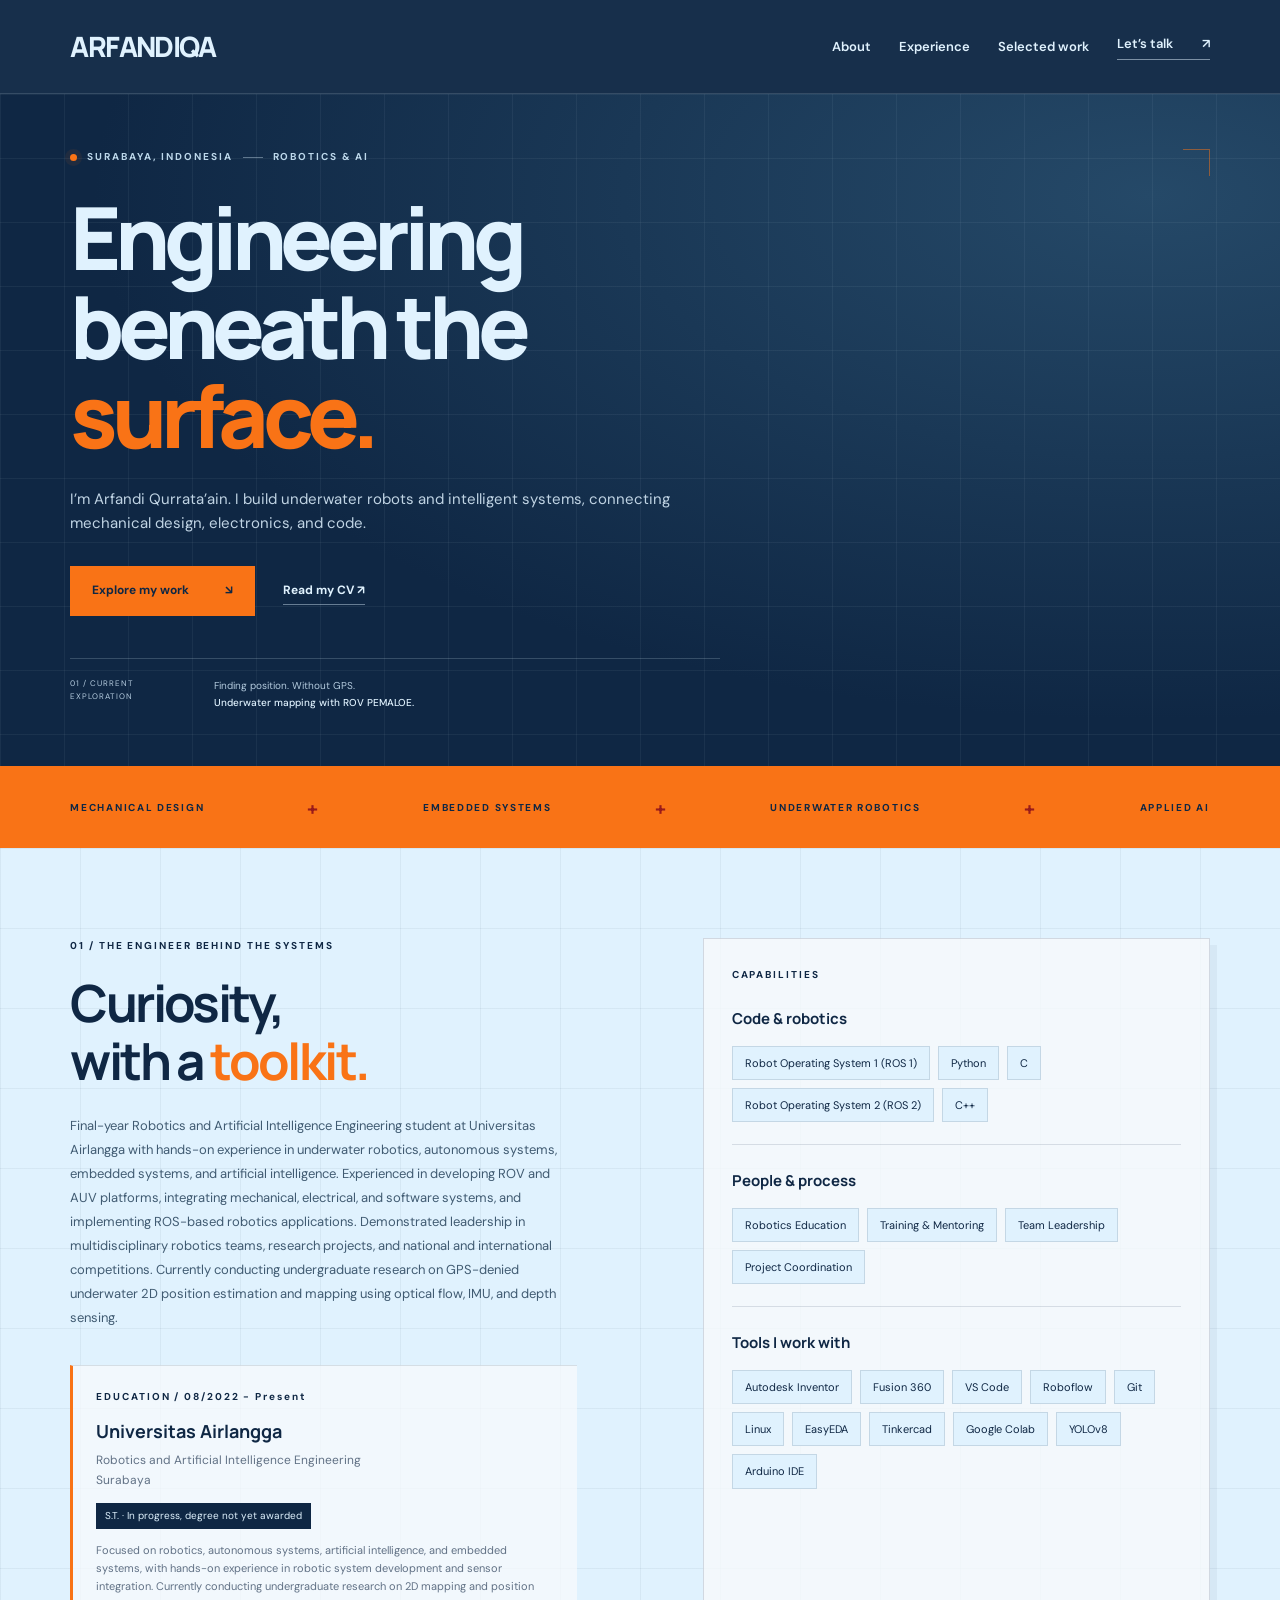
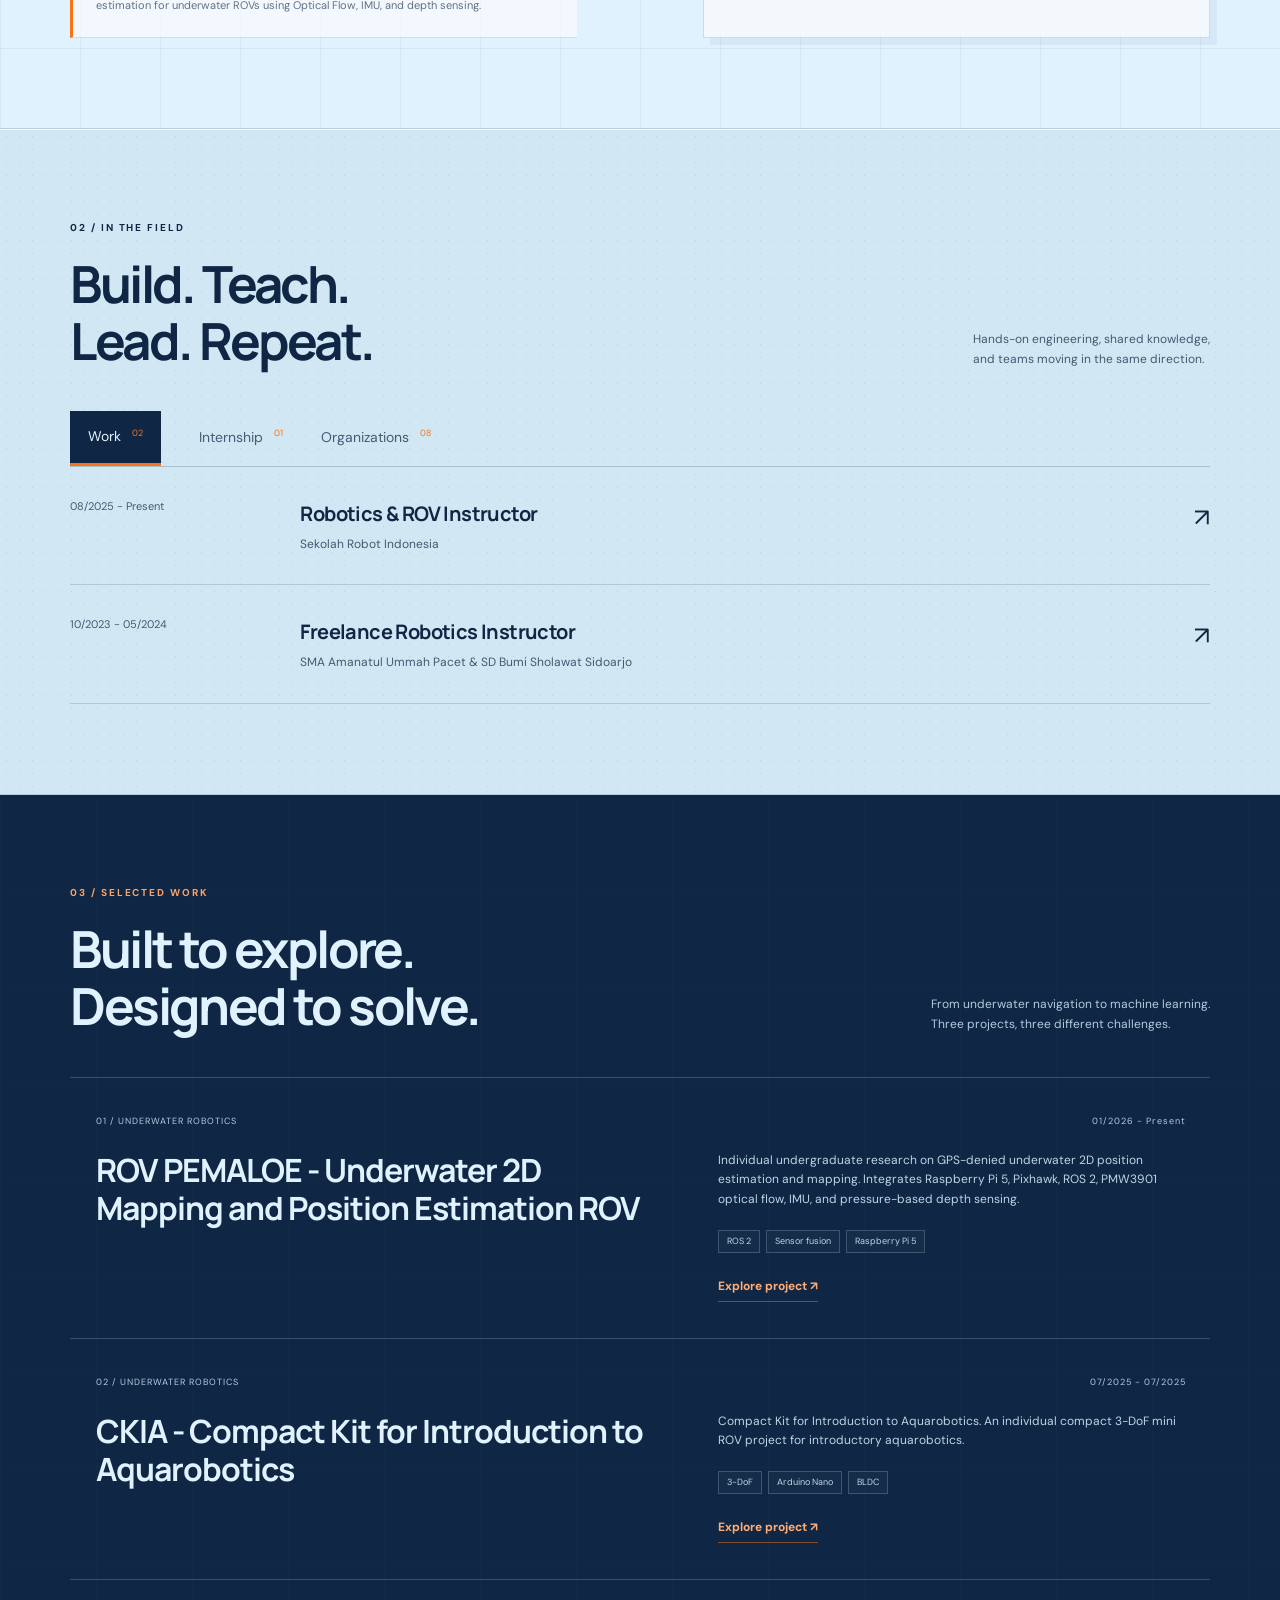
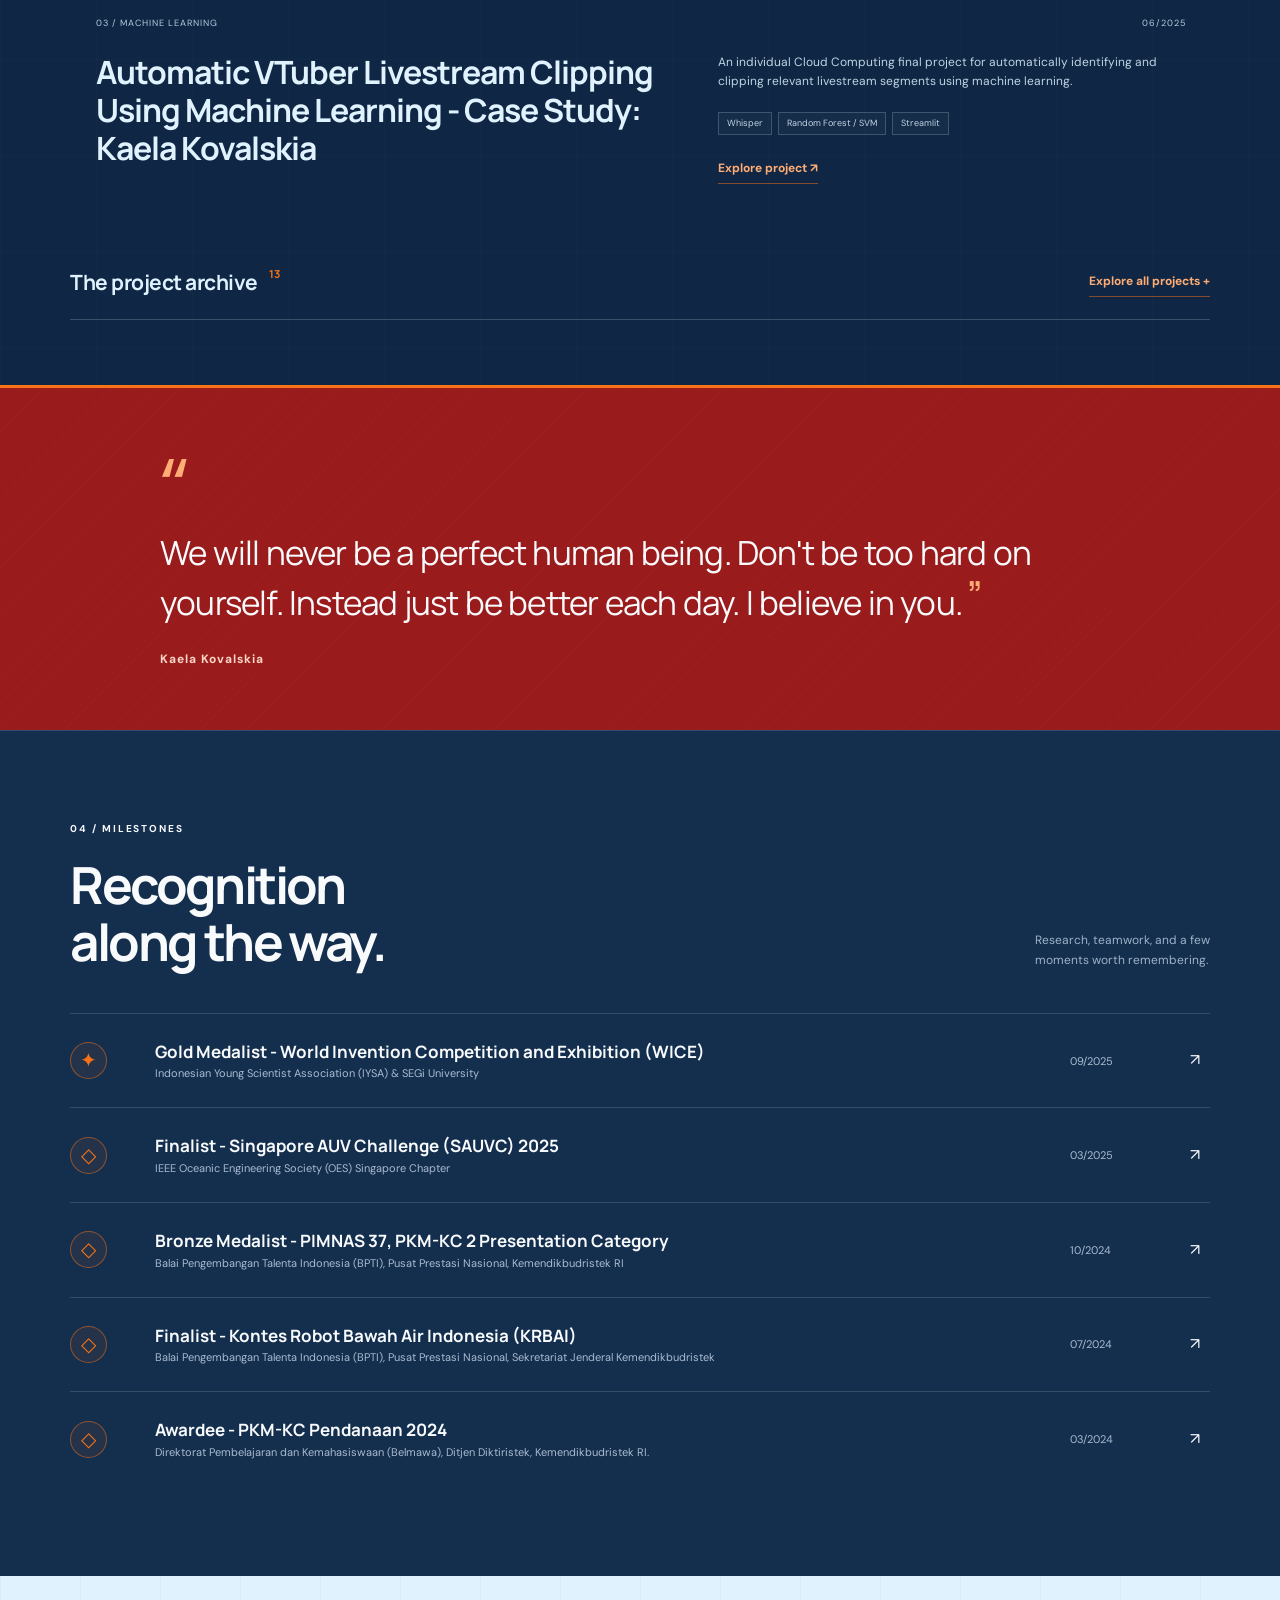
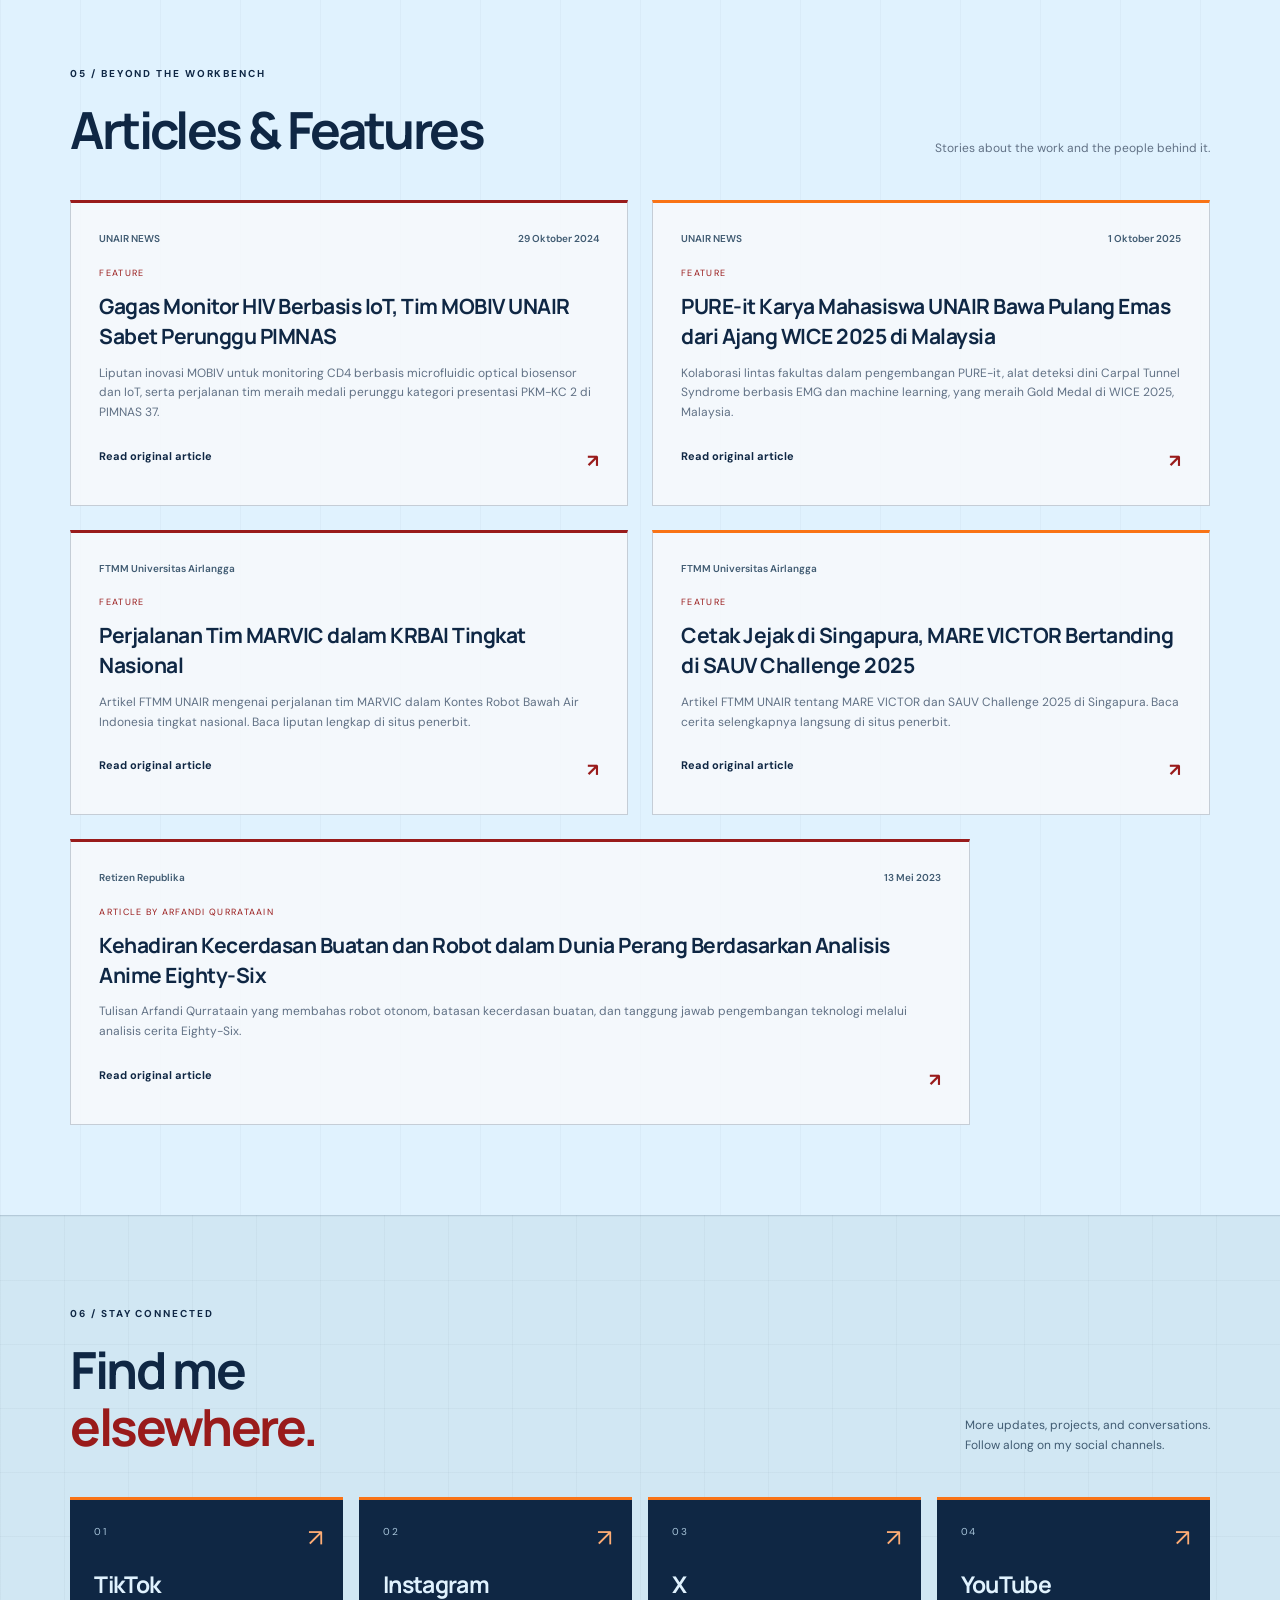
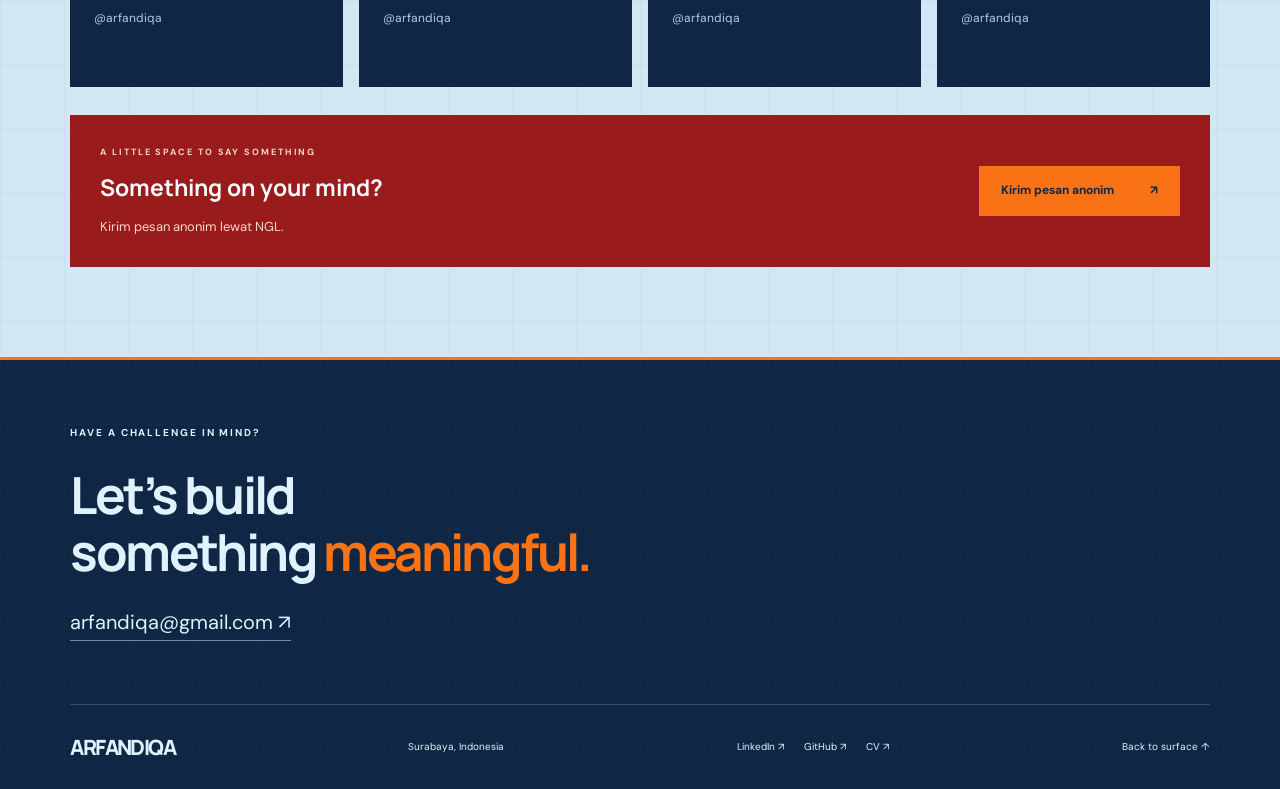
==== index.html @ 9dcd9ae3 "Publish ARFANDIQA website" ====
<!doctype html>
<html lang="en"><head><meta charset="utf-8"><meta name="viewport" content="width=device-width, initial-scale=1"><meta name="theme-color" content="#0F2744"><meta property="og:title" content="ARFANDIQA"><meta property="og:type" content="website"><meta property="og:description" content="Underwater robotics, autonomous systems, and applied artificial intelligence by Arfandi Qurrata’ain."><meta name="description" content="Arfandi Qurrata’ain: underwater robotics, autonomous systems, and applied artificial intelligence."><title>ARFANDIQA</title><link rel="stylesheet" href="assets/css/style.css"><script defer src="assets/js/content.js"></script><script defer src="assets/js/site.js"></script></head>
<body><noscript><div class="noscript">Enable JavaScript to explore projects and galleries, or <a href="cv.html">read the complete CV here</a>.</div></noscript><a class="skip" href="#main">Skip to content</a><div class="progress" aria-hidden="true"></div>
<header><a class="brand" href="#home">ARFANDIQA</a><nav aria-label="Main navigation"><a href="#about">About</a><a href="#experience">Experience</a><a href="#projects">Selected work</a><a class="nav-contact" href="mailto:arfandiqa@gmail.com">Let’s talk <span>↗</span></a></nav><button class="menu" aria-expanded="false" aria-label="Toggle navigation">☰</button></header>
<main id="main"><section class="hero" id="home"><div class="hero-copy"><p class="eyebrow"><span class="pulse"></span> SURABAYA, INDONESIA <span class="tiny-line"></span> ROBOTICS & AI</p><h1 id="hero-title">Engineering<br>beneath the<br><em>surface.</em></h1><p class="intro" id="introduction">I’m Arfandi Qurrata’ain. I build underwater robots and intelligent systems, connecting mechanical design, electronics, and code.</p><div class="hero-actions"><a class="button" href="#projects">Explore my work <span>↘</span></a><a class="text-link" href="cv.html" target="_blank" rel="noopener">Read my CV ↗</a></div><div class="hero-note"><span>01 / CURRENT EXPLORATION</span><p>Finding position. Without GPS.<br><strong>Underwater mapping with ROV PEMALOE.</strong></p></div></div>
<figure class="hero-original" id="hero-original" hidden></figure></section><div id="original-design" class="original-design" hidden></div>
<div class="discipline-strip"><span>MECHANICAL DESIGN</span><i>+</i><span>EMBEDDED SYSTEMS</span><i>+</i><span>UNDERWATER ROBOTICS</span><i>+</i><span>APPLIED AI</span></div>



<section id="about" class="section about"><div class="about-story reveal"><p class="eyebrow">01 / THE ENGINEER BEHIND THE SYSTEMS</p><h2>Curiosity,<br>with a <em>toolkit.</em></h2><p id="professional-summary"></p><div class="education" id="education"></div></div><div class="toolkit reveal"><p class="eyebrow">CAPABILITIES</p><div class="skill-group"><h3>Code & robotics</h3><div class="chips" id="technical-skills"><span>Robot Operating System 1 (ROS 1)</span><span>Robot Operating System 2 (ROS 2)</span><span>Python</span><span>C++</span><span>C</span></div></div><div class="skill-group"><h3>People & process</h3><div class="chips" id="people-skills"><span>Team Leadership</span><span>Robotics Education</span><span>Project Coordination</span><span>Training & Mentoring</span></div></div><div class="skill-group"><h3>Tools I work with</h3><div class="chips" id="tools"></div></div></div></section><section id="experience" class="section experience"><div class="section-heading reveal"><div><p class="eyebrow">02 / IN THE FIELD</p><h2>Build. Teach.<br>Lead. Repeat.</h2></div><p>Hands-on engineering, shared knowledge,<br>and teams moving in the same direction.</p></div><div class="tabs" role="tablist" aria-label="Experience category"><button role="tab" aria-selected="true" id="tab-work" aria-controls="experience-list" data-tab="work">Work <sup>02</sup></button><button role="tab" aria-selected="false" id="tab-internship" tabindex="-1" aria-controls="experience-list" data-tab="internship">Internship <sup>01</sup></button><button role="tab" aria-selected="false" id="tab-organization" tabindex="-1" aria-controls="experience-list" data-tab="organization">Organizations <sup>08</sup></button></div><div id="experience-list" role="tabpanel" aria-labelledby="tab-work"></div></section><section id="projects" class="section"><div class="section-heading reveal"><div><p class="eyebrow">03 / SELECTED WORK</p><h2>Built to explore.<br>Designed to solve.</h2></div><p>From underwater navigation to machine learning.<br>Three projects, three different challenges.</p></div><div id="featured"></div><div class="archive-heading"><h3>The project archive <span id="project-count">13</span></h3><button id="archive-toggle" class="text-link" aria-expanded="false" aria-controls="archive">Explore all projects +</button></div><div id="archive" hidden><div class="filters"><label class="search-label">Search projects<input id="search" type="search" placeholder="Search by project or technology..."></label><label>Discipline<select id="category"><option value="">All disciplines</option><option>Underwater robotics</option><option>Machine learning</option><option>Embedded systems</option><option>Healthcare</option></select></label></div><div id="project-list"></div><p id="result-count" role="status"></p></div></section><aside class="quote-section reveal" aria-label="A quote from Kaela Kovalskia"><span class="quote-mark" aria-hidden="true">“</span><blockquote id="personal-quote">We will never be a perfect human being. Don't be too hard on yourself. Instead just be better each day. I believe in you.<span class="quote-end" aria-hidden="true">”</span></blockquote><p id="quote-author">Kaela Kovalskia</p></aside><section class="section awards"><div class="section-heading reveal"><div><p class="eyebrow">04 / MILESTONES</p><h2>Recognition<br>along the way.</h2></div><p>Research, teamwork, and a few<br>moments worth remembering.</p></div><div id="awards"></div></section>
<section id="articles-section" class="section articles"><div class="section-heading reveal"><div><p class="eyebrow">05 / BEYOND THE WORKBENCH</p><h2>Articles & Features</h2></div><p>Stories about the work and the people behind it.</p></div><div id="articles"></div></section>
<section id="socials" class="section socials"><div class="section-heading reveal"><div><p class="eyebrow">06 / STAY CONNECTED</p><h2>Find me<br><em>elsewhere.</em></h2></div><p>More updates, projects, and conversations.<br>Follow along on my social channels.</p></div><div id="social-links" class="social-grid"></div><aside class="anonymous-message"><div><p class="eyebrow">A LITTLE SPACE TO SAY SOMETHING</p><h3>Something on your mind?</h3><p>Kirim pesan anonim lewat NGL.</p></div><a id="anonymous-link" class="button" target="_blank" rel="noopener noreferrer"></a></aside></section>
<footer id="contact"><p class="eyebrow">HAVE A CHALLENGE IN MIND?</p><h2>Let’s build<br>something <em>meaningful.</em></h2><a class="email" href="mailto:arfandiqa@gmail.com">arfandiqa@gmail.com ↗</a><div class="footer-bottom"><a class="brand" href="#home">ARFANDIQA</a><span>Surabaya, Indonesia</span><div><a href="https://www.linkedin.com/in/arfandiqa" target="_blank" rel="noopener noreferrer">LinkedIn ↗</a><a href="https://github.com/arfandiq" target="_blank" rel="noopener noreferrer">GitHub ↗</a><a href="cv.html" target="_blank" rel="noopener">CV ↗</a></div><a href="#home">Back to surface ↑</a></div></footer></main>
<dialog id="detail" aria-labelledby="detail-title"><button class="close" aria-label="Close details">✕</button><div id="detail-body"></div></dialog>
</body></html>
---- assets/css/style.css ----
@import url('https://fonts.googleapis.com/css2?family=DM+Sans:wght@400;500;600;700&family=Manrope:wght@400;500;600;700;800&display=swap');
:root{--navy:#0F2744;--orange:#F97316;--rust:#991B1B;--ice:#E0F2FE;--canvas:#F8FAFC;--muted:#617185;--line:#d9e0e7}*{box-sizing:border-box}html{scroll-behavior:smooth;scroll-padding-top:95px}body{margin:0;background:var(--canvas);color:var(--navy);font:16px/1.65 'DM Sans',sans-serif}h1,h2,h3,p{margin:0}h1,h2,h3,.brand{font-family:Manrope,sans-serif}a{color:inherit;text-decoration:none}button,input,select{font:inherit}button,a,input,select{touch-action:manipulation}button{cursor:pointer}button:focus-visible,a:focus-visible,input:focus-visible,select:focus-visible{outline:3px solid var(--orange);outline-offset:5px}.skip{position:fixed;top:-90px;background:white;padding:12px;z-index:100}.skip:focus{top:0}.progress{position:fixed;top:0;height:3px;background:var(--orange);z-index:50;width:0}header{height:94px;padding:0 5.5%;display:flex;align-items:center;justify-content:space-between;border-bottom:1px solid var(--line);background:#f8fafcf5;position:sticky;top:0;z-index:20;backdrop-filter:blur(12px)}.brand{font-size:28px;letter-spacing:-1.8px;font-weight:800}.brand span{color:var(--orange)}nav{display:flex;align-items:center;gap:36px;font-size:13px;font-weight:600}nav a:hover{color:var(--orange)}.nav-contact{border-bottom:1px solid var(--navy);padding-bottom:4px}.nav-contact span{margin-left:26px}.menu{display:none}.hero{display:grid;grid-template-columns:1fr 1fr;min-height:700px;padding:55px 5.5% 52px;gap:36px;align-items:center;overflow:hidden}.eyebrow{font:10px/1.6 'DM Sans',sans-serif;font-weight:700;letter-spacing:1.9px;display:flex;align-items:center;gap:10px}.pulse{height:7px;width:7px;border-radius:50%;background:var(--orange);box-shadow:0 0 0 5px #f9731612}.tiny-line{width:20px;height:1px;background:var(--line)}h1{font-size:clamp(64px,6.8vw,110px);font-weight:800;line-height:1.025;letter-spacing:-6px;margin:27px 0}em{font-style:normal;color:var(--orange)}.intro{font-size:15px;max-width:410px;color:var(--muted)}.hero-actions{display:flex;align-items:center;gap:28px;margin-top:30px}.button{display:inline-flex;background:var(--orange);color:var(--navy);padding:15px 22px;font-size:12px;font-weight:700;gap:36px;transition:transform .25s,background .25s}.button:hover{background:#ff8f40;transform:translateY(-3px)}.text-link{background:none;border:0;border-bottom:1px solid var(--navy);padding:4px 0;font-size:12px;font-weight:700}.hero-note{border-top:1px solid var(--line);margin-top:42px;padding-top:18px;display:flex;gap:24px;align-items:start;font-size:10px}.hero-note>span{font-size:8px;letter-spacing:1px;color:var(--muted);max-width:120px}.hero-note p{line-height:1.7;color:var(--muted)}.hero-note strong{font-weight:500;color:var(--navy)}.ocean-art svg{width:100%;height:auto;max-height:600px}.art-top,.art-bottom{position:absolute;left:25px;right:25px;display:flex;justify-content:space-between;font-size:8px;letter-spacing:1.5px;z-index:1}.art-top{top:25px}.art-bottom{bottom:22px}.live-dot{color:#9dc9db}.live-dot:before{content:'●';color:var(--orange);margin-right:7px}.art-bottom b{color:var(--orange);font-size:18px}.sonar{stroke:#9acde1;stroke-opacity:.22;stroke-dasharray:4 7;fill:none}.robot{animation:float 7s ease-in-out infinite;transform-origin:center}.discipline-strip{display:flex;align-items:center;justify-content:space-between;padding:24px 5.5%;border-top:1px solid var(--line);border-bottom:1px solid var(--line);font-size:10px;font-weight:700;letter-spacing:1.7px;gap:15px}.discipline-strip i{color:var(--orange);font-style:normal;font-size:19px}.section{padding:90px 5.5%}.section-heading{display:flex;align-items:end;justify-content:space-between;gap:30px;margin-bottom:42px}h2{font-size:clamp(35px,4vw,60px);line-height:1.12;letter-spacing:-2.6px;font-weight:700}.section-heading .eyebrow{margin-bottom:19px}.section-heading>p{font-size:12px;color:var(--muted);max-width:330px}.project-card{display:grid;grid-template-columns:1.1fr 1fr;border:1px solid var(--line);margin-bottom:24px;min-height:340px;background:white;transition:box-shadow .3s}.project-card:hover{box-shadow:0 16px 35px #0f274410}.project-visual{min-height:320px;position:relative;overflow:hidden;display:flex;align-items:center;justify-content:center;background:var(--ice)}.project-card:nth-child(2) .project-visual{background:#eae7e0}.project-card:nth-child(3) .project-visual{background:var(--navy)}.project-visual:before{content:'';position:absolute;inset:0;background-image:linear-gradient(#0f27440a 1px,transparent 1px),linear-gradient(90deg,#0f27440a 1px,transparent 1px);background-size:24px 24px}.project-info{padding:38px;display:flex;flex-direction:column;align-items:start}.project-meta{display:flex;justify-content:space-between;width:100%;font-size:9px;letter-spacing:1px;color:var(--muted)}.project-info h3{font-size:32px;line-height:1.2;letter-spacing:-1px;margin:22px 0 15px}.project-info h3.long-title{font-size:23px}.project-info>p{font-size:12px;color:var(--muted);margin-bottom:20px}.project-info .text-link{margin-top:auto}.tags{display:flex;gap:6px;flex-wrap:wrap;margin:0 0 20px}.tags span{font-size:9px;border:1px solid var(--line);padding:3px 8px}.diagram{position:relative;width:80%;max-width:350px;transition:transform .6s}.project-card:hover .diagram{transform:scale(1.05) rotate(-2deg)}.diagram svg{width:100%;display:block}.visual-caption{position:absolute;left:22px;bottom:17px;font-size:8px;letter-spacing:1px;color:#567080}.project-card:nth-child(3) .visual-caption{color:#b2cddd}.archive-heading{display:flex;justify-content:space-between;align-items:center;margin-top:45px;padding-bottom:20px;border-bottom:1px solid var(--line)}.archive-heading h3{font-size:21px;letter-spacing:-.5px}.archive-heading h3 span{font-size:11px;color:var(--orange);vertical-align:top;margin-left:8px}.filters{display:flex;gap:20px;margin:25px 0}.filters label{font-size:11px;flex:1}.filters input,.filters select{display:block;width:100%;padding:12px;border:1px solid var(--line);color:var(--navy);background:white;margin-top:7px}.archive-row{width:100%;text-align:left;padding:20px 0;display:grid;grid-template-columns:100px 1fr auto;gap:20px;background:none;border:0;border-bottom:1px solid var(--line);color:var(--navy)}.archive-row:hover{color:var(--orange)}.archive-row small{font-size:10px;color:var(--muted)}.archive-row b{font-size:14px;font-weight:500}#result-count{font-size:12px;padding-top:15px}.experience{background:#edf2f6}.tabs{display:flex;border-bottom:1px solid #c9d3dd;gap:38px}.tabs button{border:0;border-bottom:2px solid transparent;background:none;color:var(--muted);padding:14px 0;font-size:14px}.tabs button[aria-selected=true]{border-color:var(--orange);color:var(--navy)}sup{font-size:9px;color:var(--orange);margin-left:7px}.experience-row{display:grid;grid-template-columns:200px 1fr auto;gap:30px;width:100%;text-align:left;background:none;border:0;border-bottom:1px solid #c9d3dd;padding:30px 0;color:var(--navy)}.experience-row>span:first-child{font-size:11px;color:var(--muted)}.experience-row h3{font-size:20px;letter-spacing:-.6px}.experience-row p{font-size:12px;color:var(--muted);margin-top:5px}.experience-row:hover h3{color:var(--orange)}.experience-row>span:last-child{font-size:25px}.about{display:grid;grid-template-columns:1fr 1fr;gap:11%}.about h2{margin:20px 0 25px}.about-story>p:not(.eyebrow){font-size:13px;color:var(--muted);margin-bottom:15px}.education{border-left:3px solid var(--orange);padding-left:22px;margin-top:35px}.education h3{font-size:18px;margin:12px 0 4px}.education p{font-size:12px;color:var(--muted)}.status{display:inline-block;font-size:10px;background:var(--ice);padding:5px 9px;margin:12px 0}.education .small{font-size:11px}.toolkit{padding-top:13px}.skill-group{margin-top:24px;padding-bottom:22px;border-bottom:1px solid var(--line)}.skill-group h3{font-size:15px;margin-bottom:14px}.chips{display:flex;flex-wrap:wrap;gap:8px}.chips span{font-size:11px;background:#eaf0f5;padding:7px 12px;border:1px solid #dce5ec;transition:background .2s}.chips span:hover{background:var(--ice)}.awards{background:var(--navy);color:var(--canvas)}.awards .section-heading>p{color:#9eb1c7}.award-row{background:none;color:inherit;width:100%;border:0;border-top:1px solid #ffffff24;display:grid;grid-template-columns:65px 1fr 100px 20px;gap:20px;text-align:left;align-items:center;padding:25px 0}.award-row .medal{width:37px;height:37px;display:grid;place-items:center;border:1px solid #f9731655;color:var(--orange);border-radius:50%;font-size:20px}.award-row h3{font-size:18px}.award-row p,.award-row>small{color:#aabbd0;font-size:11px}.award-row:hover h3{color:var(--orange)}.article-grid{display:grid;grid-template-columns:1fr 1fr;gap:24px}.article-placeholder,.article-card{border:1px solid var(--line);padding:28px;display:block}.article-placeholder{background:#eff3f6}.article-placeholder .eyebrow{color:var(--rust);margin-bottom:20px}.article-placeholder h3,.article-card h3{font-size:21px;letter-spacing:-.5px;margin-bottom:12px}.article-placeholder p,.article-card p{font-size:12px;color:var(--muted)}.article-card img{width:100%;aspect-ratio:16/9;object-fit:cover;margin-bottom:15px}footer{background:var(--ice);padding:65px 5.5% 25px}footer h2{margin:25px 0}footer .email{font-size:20px;border-bottom:1px solid var(--navy);padding-bottom:5px}.footer-bottom{display:flex;align-items:center;justify-content:space-between;gap:20px;border-top:1px solid #0f274425;margin-top:65px;padding-top:25px;font-size:10px}.footer-bottom .brand{font-size:21px}.footer-bottom>div{display:flex;gap:20px}dialog{padding:50px;width:min(800px,92vw);max-height:85dvh;border:0;color:var(--navy);background:var(--canvas);box-shadow:0 30px 100px #0005;animation:enter .25s ease-out}dialog::backdrop{background:#071a2bd6;backdrop-filter:blur(6px)}.close{position:absolute;right:16px;top:10px;background:none;border:0;padding:10px;font-size:20px;color:var(--navy)}dialog h2{font-size:32px;letter-spacing:-1px;margin:20px 0}dialog p{font-size:14px;color:var(--muted);margin:15px 0}.gallery{display:grid;grid-template-columns:1fr 1fr;gap:12px;margin-top:25px}.gallery figure{margin:0}.gallery img{width:100%;height:200px;object-fit:cover}.gallery figcaption{font-size:11px;color:var(--muted)}body.modal-open{overflow:hidden}.reveal.ready{opacity:0;transform:translateY(25px);transition:opacity .65s,transform .65s}.reveal.ready.visible{opacity:1;transform:translateY(0)}[hidden]{display:none!important}@keyframes float{50%{transform:translateY(-12px)}}@keyframes enter{from{opacity:0;transform:translateY(12px)}to{opacity:1;transform:translateY(0)}}
@media(min-width:1600px){header,.hero,.section,footer,.discipline-strip{padding-left:max(5.5%,calc((100vw - 1440px)/2));padding-right:max(5.5%,calc((100vw - 1440px)/2))}}
@media(max-width:900px){h1{font-size:70px;letter-spacing:-4px}.hero{gap:24px;padding-top:35px;min-height:600px}.hero-note{display:none}.art-top,.art-bottom{font-size:7px;left:15px;right:15px}.section{padding-top:65px;padding-bottom:65px}.project-info{padding:25px}.project-info h3{font-size:28px}.project-info h3.long-title{font-size:20px}.experience-row{grid-template-columns:140px 1fr auto}.about{gap:6%}.discipline-strip{font-size:8px;letter-spacing:1px}}
@media(max-width:640px){header{height:74px}.brand{font-size:25px}.menu{display:block;border:0;background:none;font-size:23px;color:var(--navy)}nav{display:none;position:absolute;left:0;right:0;top:74px;padding:25px 6%;background:var(--canvas);border-bottom:1px solid var(--line);align-items:start;gap:20px}nav.open{display:flex;flex-direction:column}.hero{grid-template-columns:1fr;padding-top:32px;padding-bottom:25px;gap:35px}h1{font-size:72px;letter-spacing:-4.5px;margin:25px 0}.hero-copy .eyebrow{font-size:8px}.intro{font-size:14px;max-width:350px}.hero-actions{gap:24px}.ocean-art svg{max-height:450px}.discipline-strip{display:grid;grid-template-columns:1fr auto 1fr;gap:10px;font-size:8px;padding-top:16px;padding-bottom:16px}.discipline-strip i:nth-of-type(2){display:none}.section{padding:55px 5.5%}.section-heading{display:block;margin-bottom:28px}h2{font-size:39px;letter-spacing:-1.8px}.section-heading>p{margin-top:20px;font-size:12px}.project-card{grid-template-columns:1fr}.project-visual{min-height:260px}.project-info{padding:25px}.project-info h3{margin-top:16px}.project-info h3.long-title{font-size:23px}.project-info>p{font-size:13px}.project-info .text-link{padding-top:6px}.archive-heading h3{font-size:17px}.archive-heading .text-link{font-size:10px}.filters{flex-direction:column;gap:12px}.archive-row{grid-template-columns:1fr auto;gap:6px}.archive-row small{grid-column:1/-1}.tabs{gap:23px}.tabs button{font-size:12px}.experience-row{grid-template-columns:1fr auto;gap:12px;padding:24px 0}.experience-row>span:first-child{grid-column:1/-1}.experience-row h3{font-size:18px}.about{grid-template-columns:1fr;gap:40px}.award-row{grid-template-columns:38px 1fr 18px;gap:14px}.award-row h3{font-size:16px}.award-row>small{display:none}.article-grid{grid-template-columns:1fr}.article-placeholder{padding:23px}footer{padding-top:45px}footer h2{font-size:39px}footer .email{font-size:17px}.footer-bottom{flex-wrap:wrap;margin-top:45px;gap:20px}.footer-bottom>div{width:100%;order:3}.footer-bottom>a:last-child{order:4}dialog{padding:40px 24px 24px}dialog h2{font-size:26px}.gallery{grid-template-columns:1fr}.gallery img{height:auto}}
@media(prefers-reduced-motion:reduce){html{scroll-behavior:auto}*,*:before,*:after{animation:none!important;transition:none!important}.reveal.ready{opacity:1;transform:none}}
.hero-copy,.ocean-art,.project-info,.about-story,.toolkit{min-width:0}.project-meta{gap:12px}.footer-bottom>div{flex-wrap:wrap}dialog h2,.archive-row b,.experience-row h3{overflow-wrap:anywhere}
@media(max-width:640px){h1{font-size:clamp(48px,16vw,72px);letter-spacing:-3px}.hero-actions{flex-wrap:wrap}.hero-copy .eyebrow{flex-wrap:wrap}.tabs{gap:18px}.tabs sup{margin-left:3px}.art-top{letter-spacing:1px}.project-info h3.long-title{overflow-wrap:anywhere}}

/* Original media only. Layout collapses naturally until photos are supplied. */
.hero{grid-template-columns:1fr;min-height:610px;background:linear-gradient(120deg,#f8fafc 55%,#e0f2fe80);padding-bottom:55px}.hero h1{max-width:1000px}.hero .intro{max-width:600px}.hero .hero-note{max-width:650px}.hero.has-original{grid-template-columns:1fr 1fr}.hero-original{margin:0;align-self:center}.hero-original img{width:100%;height:auto;display:block}.project-card.text-only{grid-template-columns:1fr;min-height:0;border:0;border-top:1px solid var(--line);background:transparent;margin-bottom:0;box-shadow:none}.project-card.text-only .project-info{display:grid;grid-template-columns:1.2fr 1fr;column-gap:60px;padding:36px 0}.text-only .project-meta{grid-column:1/-1}.text-only .project-info h3{grid-column:1;grid-row:2/5;font-size:clamp(23px,2.5vw,35px);max-width:680px;margin-bottom:0}.text-only .project-info>p{grid-column:2;margin-top:22px}.text-only .tags,.text-only .text-link{grid-column:2;justify-self:start}.project-photo{padding:0;border:0;background:none;overflow:hidden;min-height:300px}.project-photo img{width:100%;height:100%;max-height:480px;object-fit:cover;display:block;transition:transform .5s}.project-photo:hover img{transform:scale(1.025)}.quote-section{margin:0 5.5% 85px;padding:45px 8%;background:var(--ice);border-left:3px solid var(--orange);position:relative}.quote-mark{color:var(--orange);font-size:80px;line-height:1}.quote-section blockquote{margin:0;font-family:Manrope,sans-serif;font-size:clamp(21px,2.6vw,34px);line-height:1.5;letter-spacing:-.8px;max-width:1000px}.quote-section>p{margin-top:22px;font-size:12px;font-weight:700;letter-spacing:1px}.award-row h3{font-size:17px;line-height:1.5}.brand{letter-spacing:-1.6px}nav{gap:28px}
@media(max-width:640px){.hero{min-height:0;padding-bottom:40px}.hero.has-original{grid-template-columns:1fr}.project-card.text-only .project-info{display:flex;padding:27px 0}.text-only .project-info h3{font-size:24px;margin-top:18px}.text-only .project-info>p{margin-top:15px}.quote-section{margin-bottom:50px;padding:28px 24px}.project-photo{min-height:220px}.brand{font-size:24px}.award-row h3{font-size:15px}}

/* Ocean-Tech Editorial: depth, drafting grids, and warm signal accents. */
:root{--grid-light:rgba(224,242,254,.055);--grid-ink:rgba(15,39,68,.055)}
body{background:var(--ice)}
::selection{background:var(--orange);color:var(--navy)}
header{background:rgba(15,39,68,.96);color:var(--ice);border-bottom:1px solid #e0f2fe26}
.nav-contact{border-color:#e0f2fe80}.menu{color:var(--ice)}
.hero{color:var(--ice);background-color:var(--navy);background-image:linear-gradient(90deg,var(--grid-light) 1px,transparent 1px),linear-gradient(var(--grid-light) 1px,transparent 1px),radial-gradient(ellipse at 90% 15%,#254968 0,transparent 65%);background-size:64px 64px,64px 64px,100% 100%;position:relative;border-bottom:3px solid var(--orange)}
.hero:after{content:'';position:absolute;right:5.5%;top:55px;width:26px;height:26px;border-top:1px solid #f9731680;border-right:1px solid #f9731680;pointer-events:none}
.hero .eyebrow{color:#bdd8eb}.hero .tiny-line{background:#e0f2fe60}.hero .intro{color:#c0d4e4}.hero .text-link{color:var(--ice);border-color:#c0d4e480}.hero .hero-note{border-color:#e0f2fe30}.hero-note>span,.hero-note p{color:#b4cbde}.hero-note strong{color:var(--ice)}
.discipline-strip{background:var(--orange);border:0;color:var(--navy)}.discipline-strip i{color:var(--rust)}
.about{background-color:var(--ice);background-image:linear-gradient(90deg,var(--grid-ink) 1px,transparent 1px),linear-gradient(var(--grid-ink) 1px,transparent 1px);background-size:80px 80px;border-bottom:1px solid #0f27441f}
.about-story>p:not(.eyebrow){color:#405b72}.education{background:#f8fafcbf;padding:23px;border-top:1px solid #0f274420;border-bottom:1px solid #0f274420}.status{background:var(--navy);color:var(--ice)}
.toolkit{background:#f8fafccc;border:1px solid #0f274426;padding:28px;box-shadow:7px 7px 0 #0f27440c}.skill-group:last-child{border:0;padding-bottom:0}.skill-group{border-color:#0f274422}.chips span{background:#e0f2fe;border-color:#0f274422;color:var(--navy)}.chips span:hover{background:var(--navy);color:var(--ice)}
.experience{background-color:#d1e7f3;background-image:radial-gradient(#0f27441c .8px,transparent .8px);background-size:13px 13px;border-top:1px solid #f8fafc;border-bottom:1px solid #0f274429}
.experience .section-heading>p{color:#405b72}.tabs{border-color:#0f274433}.tabs button{color:#425e76}.tabs button[aria-selected=true]{background:var(--navy);color:var(--ice);padding-left:18px;padding-right:18px;border-bottom:3px solid var(--orange)}.experience-row{border-color:#0f274429;transition:background .2s,padding .2s}.experience-row:hover{background:#f8fafc80;padding-left:14px;padding-right:14px}.experience-row>span:first-child,.experience-row p{color:#405b72}.experience-row:hover h3{color:var(--rust)}
#projects{color:var(--ice);background-color:var(--navy);background-image:linear-gradient(90deg,#e0f2fe04 1px,transparent 1px),linear-gradient(#e0f2fe04 1px,transparent 1px);background-size:96px 96px;padding-bottom:65px}
#projects .eyebrow{color:#fba366}#projects .section-heading>p{color:#b4cbde}.project-card.text-only{border-color:#e0f2fe33}.project-card.text-only .project-info{padding:36px 24px;border-left:2px solid transparent;transition:background .25s,border-color .25s}.project-card.text-only:hover .project-info{background:#e0f2fe07;border-left-color:var(--orange)}
#projects .project-card{background:#e0f2fe05;color:var(--ice)}#projects .project-card.text-only{background:transparent}#projects .project-meta{color:#b4cbde}#projects .project-info>p{color:#c0d4e4}#projects .tags span{border-color:#e0f2fe33;color:#c0d4e4;background:#e0f2fe07}#projects .text-link{color:#ffad75;border-color:#f9731680}#projects .archive-heading{border-color:#e0f2fe33}#projects .archive-row{color:var(--ice);border-color:#e0f2fe26}#projects .archive-row small{color:#b4cbde}#projects .archive-row:hover{color:#ffad75}#projects .filters input,#projects .filters select{background:#183752;border-color:#e0f2fe40;color:var(--ice)}#projects input::placeholder{color:#b4cbde}
.quote-section{margin:0;padding:60px 12.5%;background-color:var(--rust);background-image:repeating-linear-gradient(135deg,transparent,transparent 15px,#ffffff04 15px,#ffffff04 16px);color:var(--canvas);border:0;border-top:3px solid var(--orange)}.quote-mark{color:#ffad75}.quote-section>p{color:#fbd5c7}
.awards{background-color:#142f4e;background-image:radial-gradient(#e0f2fe22 .7px,transparent .7px);background-size:16px 16px;border-top:1px solid #e0f2fe26}.award-row{transition:background .2s}.award-row:hover{background:#e0f2fe08}.award-row .medal{background:#f9731612;border-color:#f9731680}
.articles{background-color:var(--ice);background-image:linear-gradient(90deg,#0f274408 1px,transparent 1px);background-size:80px 100%}.article-placeholder,.article-card{background:#f8fafcd9;border-color:#0f274433;border-top:3px solid var(--rust)}.article-placeholder:nth-child(2),.article-card:nth-child(2n){border-top-color:var(--orange)}
footer{background-color:var(--navy);color:var(--ice);background-image:linear-gradient(90deg,#e0f2fe06 1px,transparent 1px),linear-gradient(#e0f2fe06 1px,transparent 1px);background-size:64px 64px;border-top:3px solid var(--orange)}footer .email{border-color:#e0f2fe80}.footer-bottom{border-color:#e0f2fe33}.footer-bottom a:hover{color:#ffad75}
dialog{background-color:var(--ice);background-image:linear-gradient(90deg,#0f274407 1px,transparent 1px);background-size:64px 100%;border-top:4px solid var(--orange)}
@media(max-width:640px){nav{background:var(--navy);border-color:#e0f2fe33}.hero{background-size:40px 40px,40px 40px,100% 100%}.hero:after{width:16px;height:16px;top:25px}.toolkit{padding:22px}.project-card.text-only .project-info{padding:27px 15px}.quote-section{margin:0;padding:36px 7%}.tabs{gap:14px}.tabs button[aria-selected=true]{padding-left:10px;padding-right:10px}}
.article-card{display:flex;flex-direction:column;transition:transform .25s,box-shadow .25s,background .25s}.article-card:hover{transform:translateY(-4px);box-shadow:0 12px 25px #0f274412;background:var(--canvas)}.article-meta{display:flex;justify-content:space-between;gap:14px;flex-wrap:wrap;font-size:10px;color:#405b72;font-weight:600}.article-kind{font-size:9px!important;text-transform:uppercase;letter-spacing:1.3px;color:var(--rust)!important;margin:18px 0 10px}.article-card h3{line-height:1.45}.article-read{margin-top:auto;padding-top:24px;font-size:11px;font-weight:700;display:flex;justify-content:space-between}.article-read>span{color:var(--rust);font-size:18px}.article-card:last-child:nth-child(odd){grid-column:1/-1;max-width:900px}
@media(max-width:640px){.article-card:last-child:nth-child(odd){max-width:none}}
/* Final edition: complete details and original media galleries. */
.detail-bullets{padding-left:22px;color:#405b72;font-size:14px;line-height:1.8}.detail-bullets li{margin:12px 0}.detail-organization{font-weight:700;color:var(--navy)}.detail-location{font-size:12px}.quote-end{color:#ffad75;font-size:1.4em;margin-left:.08em;line-height:0}.hero-original img{max-height:590px;object-fit:contain;object-position:center;border:1px solid #e0f2fe33}.original-design{padding:35px 5.5%;background:var(--navy)}.original-design .gallery{margin:0}.original-design img{height:auto;max-height:600px;object-fit:contain}.original-design figcaption{color:#c0d4e4}.entry-thumb{float:left;width:84px;height:70px;object-fit:cover;margin:0 16px 8px 0;border:1px solid #e0f2fe33}.gallery a{display:block}.gallery a:hover{outline:2px solid var(--orange);outline-offset:2px}.education .gallery{grid-template-columns:1fr}.education .gallery img{height:auto}.noscript{padding:16px;background:var(--orange);color:var(--navy)}.noscript a{text-decoration:underline}#professional-summary{line-height:1.85}.detail-bullets+ .gallery{margin-top:30px}
@media(max-width:640px){.entry-thumb{width:64px;height:60px;margin-right:12px}.hero-original img{max-height:440px}.original-design .gallery{grid-template-columns:1fr}.text-only .project-info h3{overflow-wrap:anywhere}.gallery img{height:auto}.about .toolkit{min-width:0}}

/* Social channels and a distinct NGL message action. */
.socials{background-color:#d1e7f3;background-image:linear-gradient(90deg,#0f274409 1px,transparent 1px),linear-gradient(#0f274409 1px,transparent 1px);background-size:64px 64px;border-top:1px solid #0f274426}.socials h2 em{color:var(--rust)}.social-grid{display:grid;grid-template-columns:repeat(4,minmax(0,1fr));gap:16px}.social-card{position:relative;display:flex;flex-direction:column;align-items:start;min-height:190px;background:var(--navy);color:var(--ice);padding:24px;border-top:3px solid var(--orange);transition:transform .25s,background .25s}.social-card:hover{transform:translateY(-5px);background:#1a3b5c}.social-number{font-size:10px;letter-spacing:1.5px;color:#a8c5da}.social-card h3{font-size:23px;letter-spacing:-.7px;margin-top:25px}.social-handle{font-size:12px;color:#b4cbde;margin-top:5px}.social-arrow{position:absolute;right:20px;top:18px;color:#ffad75;font-size:24px}.anonymous-message{display:flex;align-items:center;justify-content:space-between;gap:28px;margin-top:28px;padding:30px;background:var(--rust);color:var(--canvas)}.anonymous-message .eyebrow{color:#fbd5c7;font-size:9px}.anonymous-message h3{font-size:23px;margin:9px 0}.anonymous-message p:not(.eyebrow){font-size:13px;color:#fbd5c7}.anonymous-message .button{flex-shrink:0}.socials .section-heading>p{color:#405b72}
@media(max-width:900px){.social-grid{grid-template-columns:repeat(2,minmax(0,1fr))}}
@media(max-width:640px){.social-grid{gap:12px}.social-card{padding:18px;min-height:170px}.social-card h3{font-size:21px}.anonymous-message{align-items:start;flex-direction:column;padding:24px}.anonymous-message .button{width:100%;justify-content:space-between}}
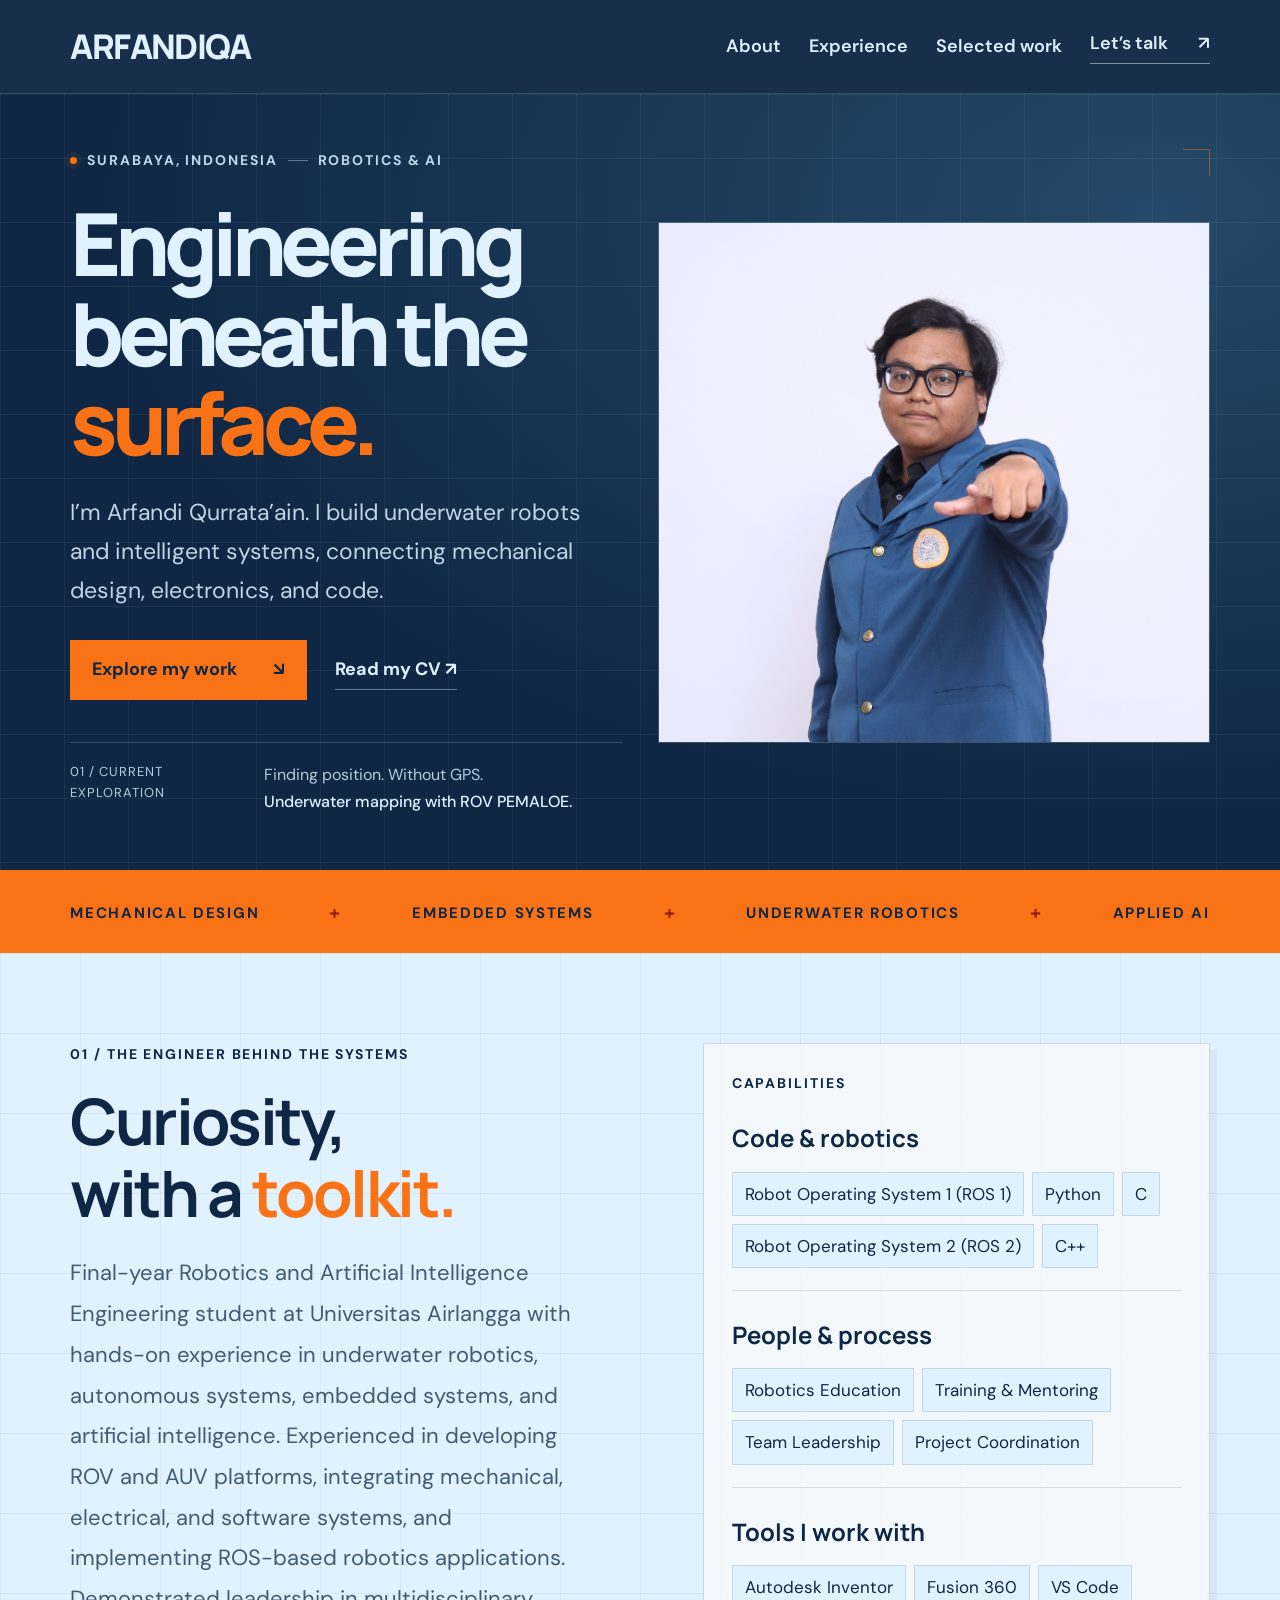
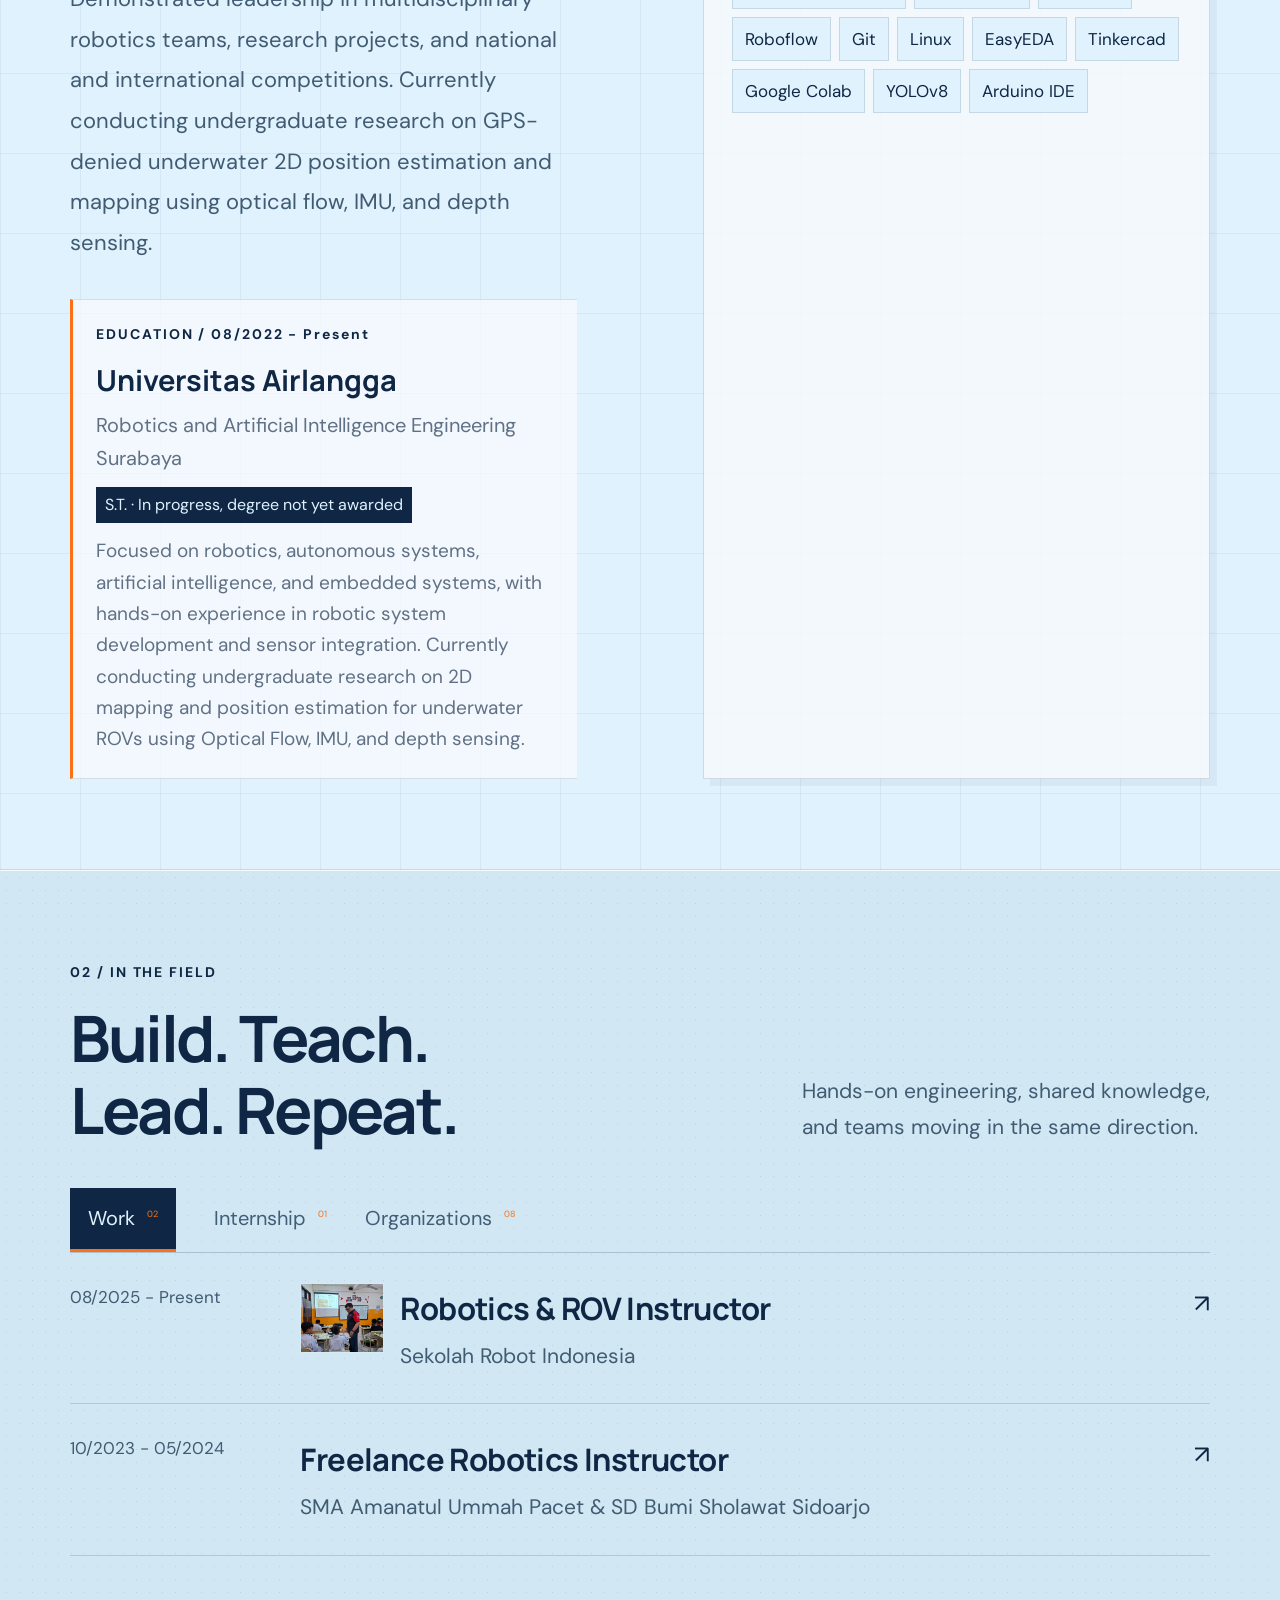
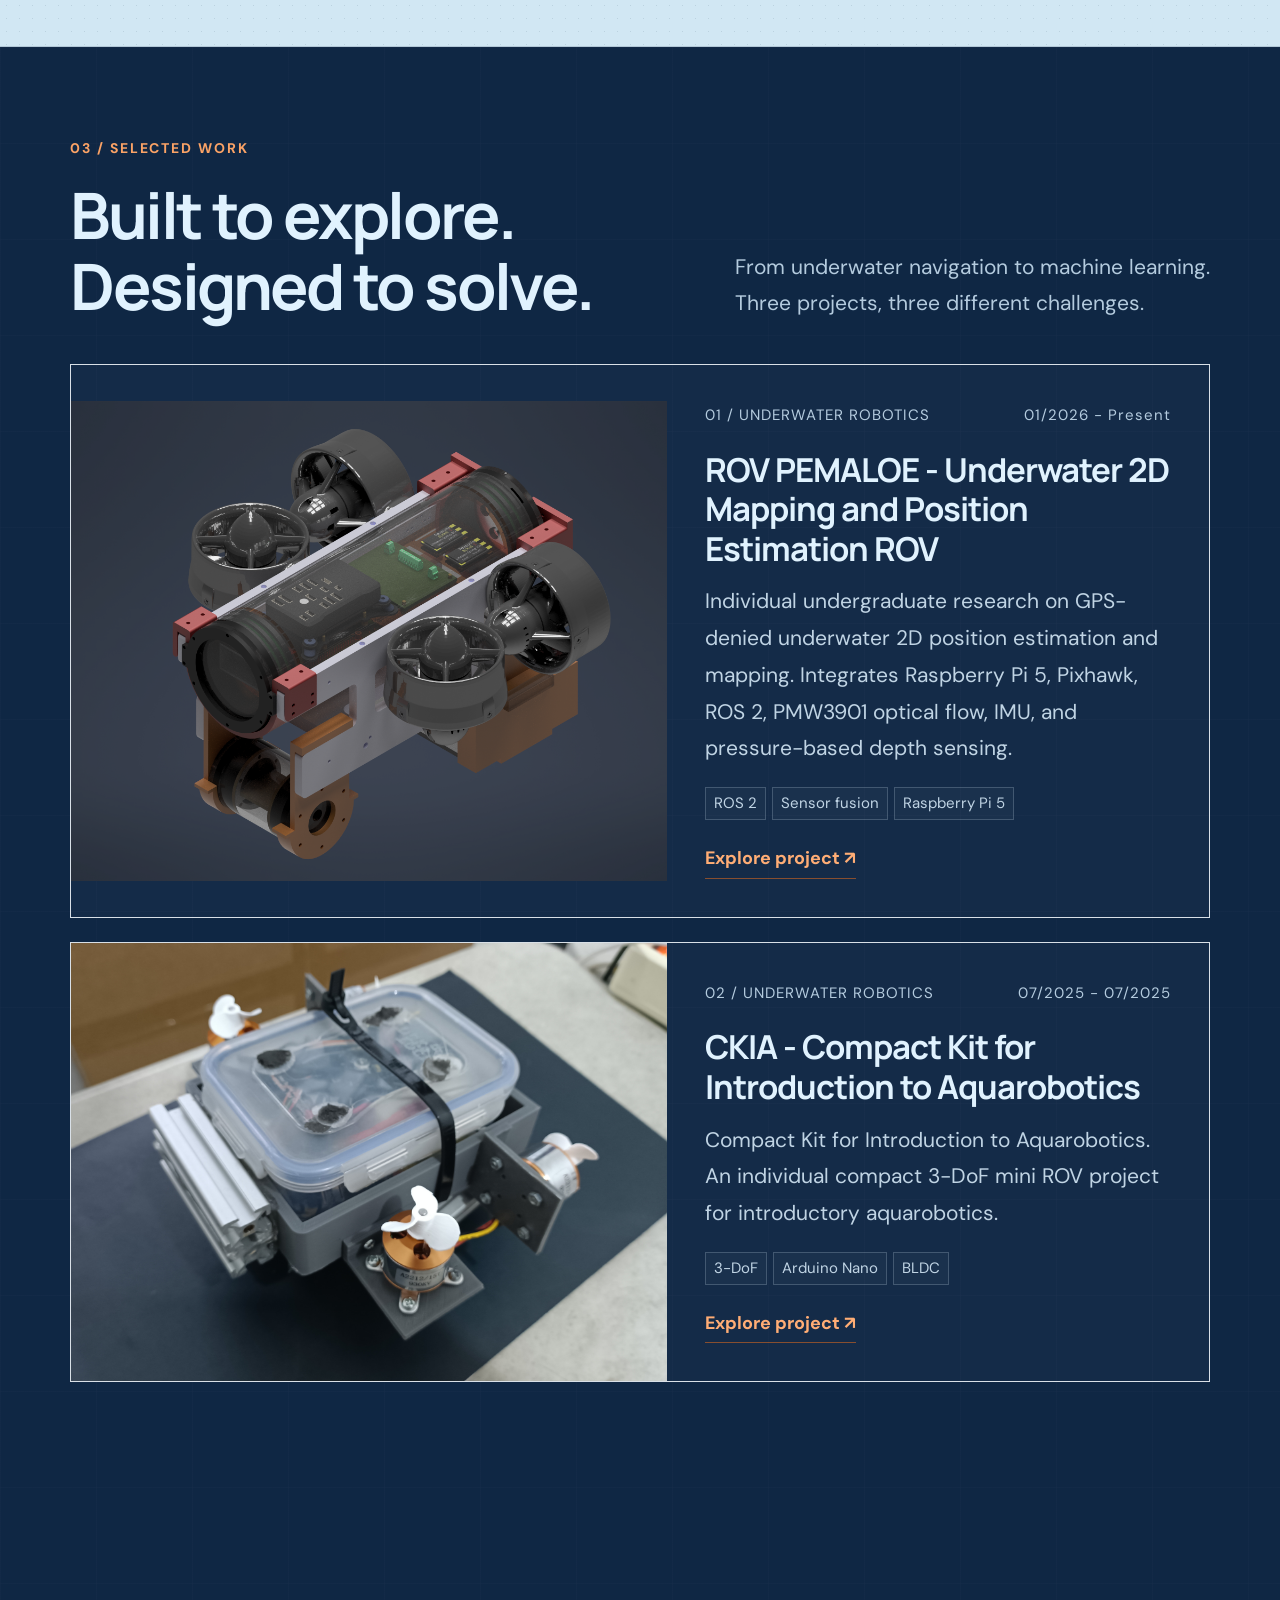
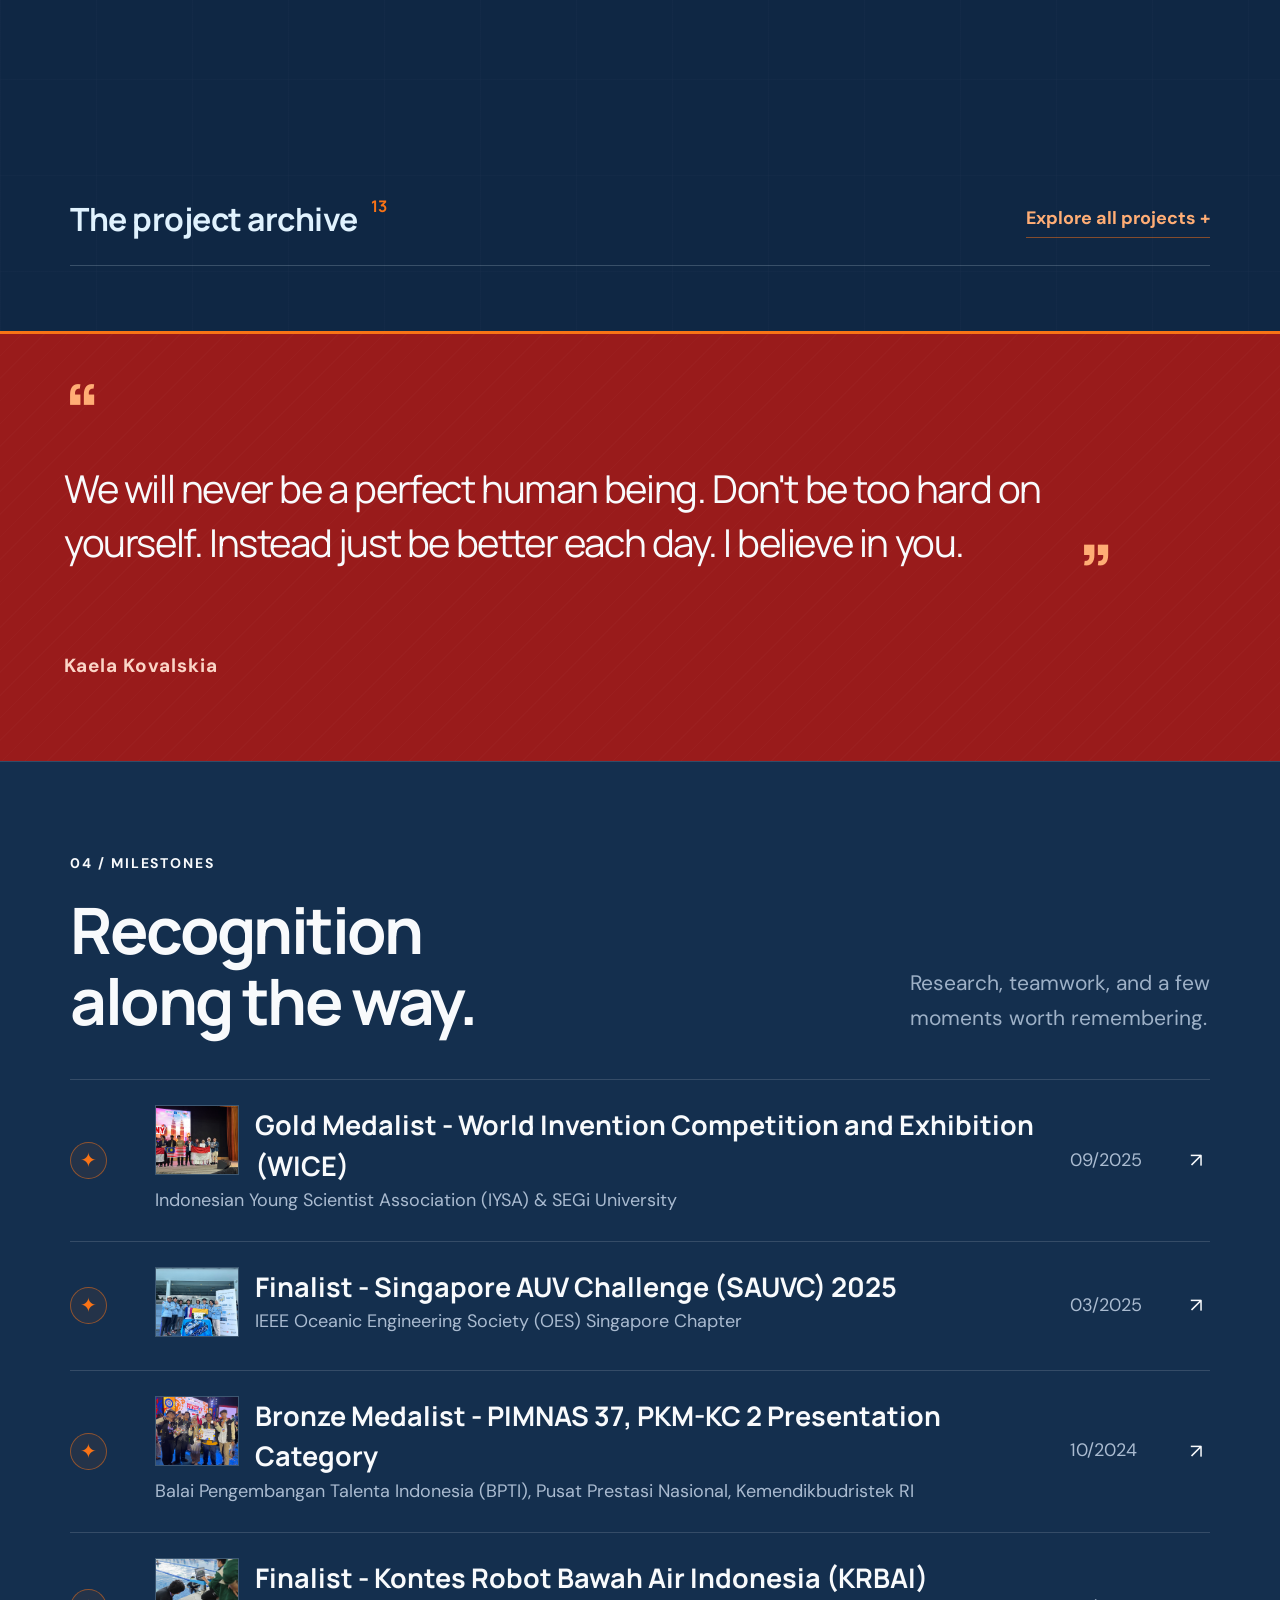
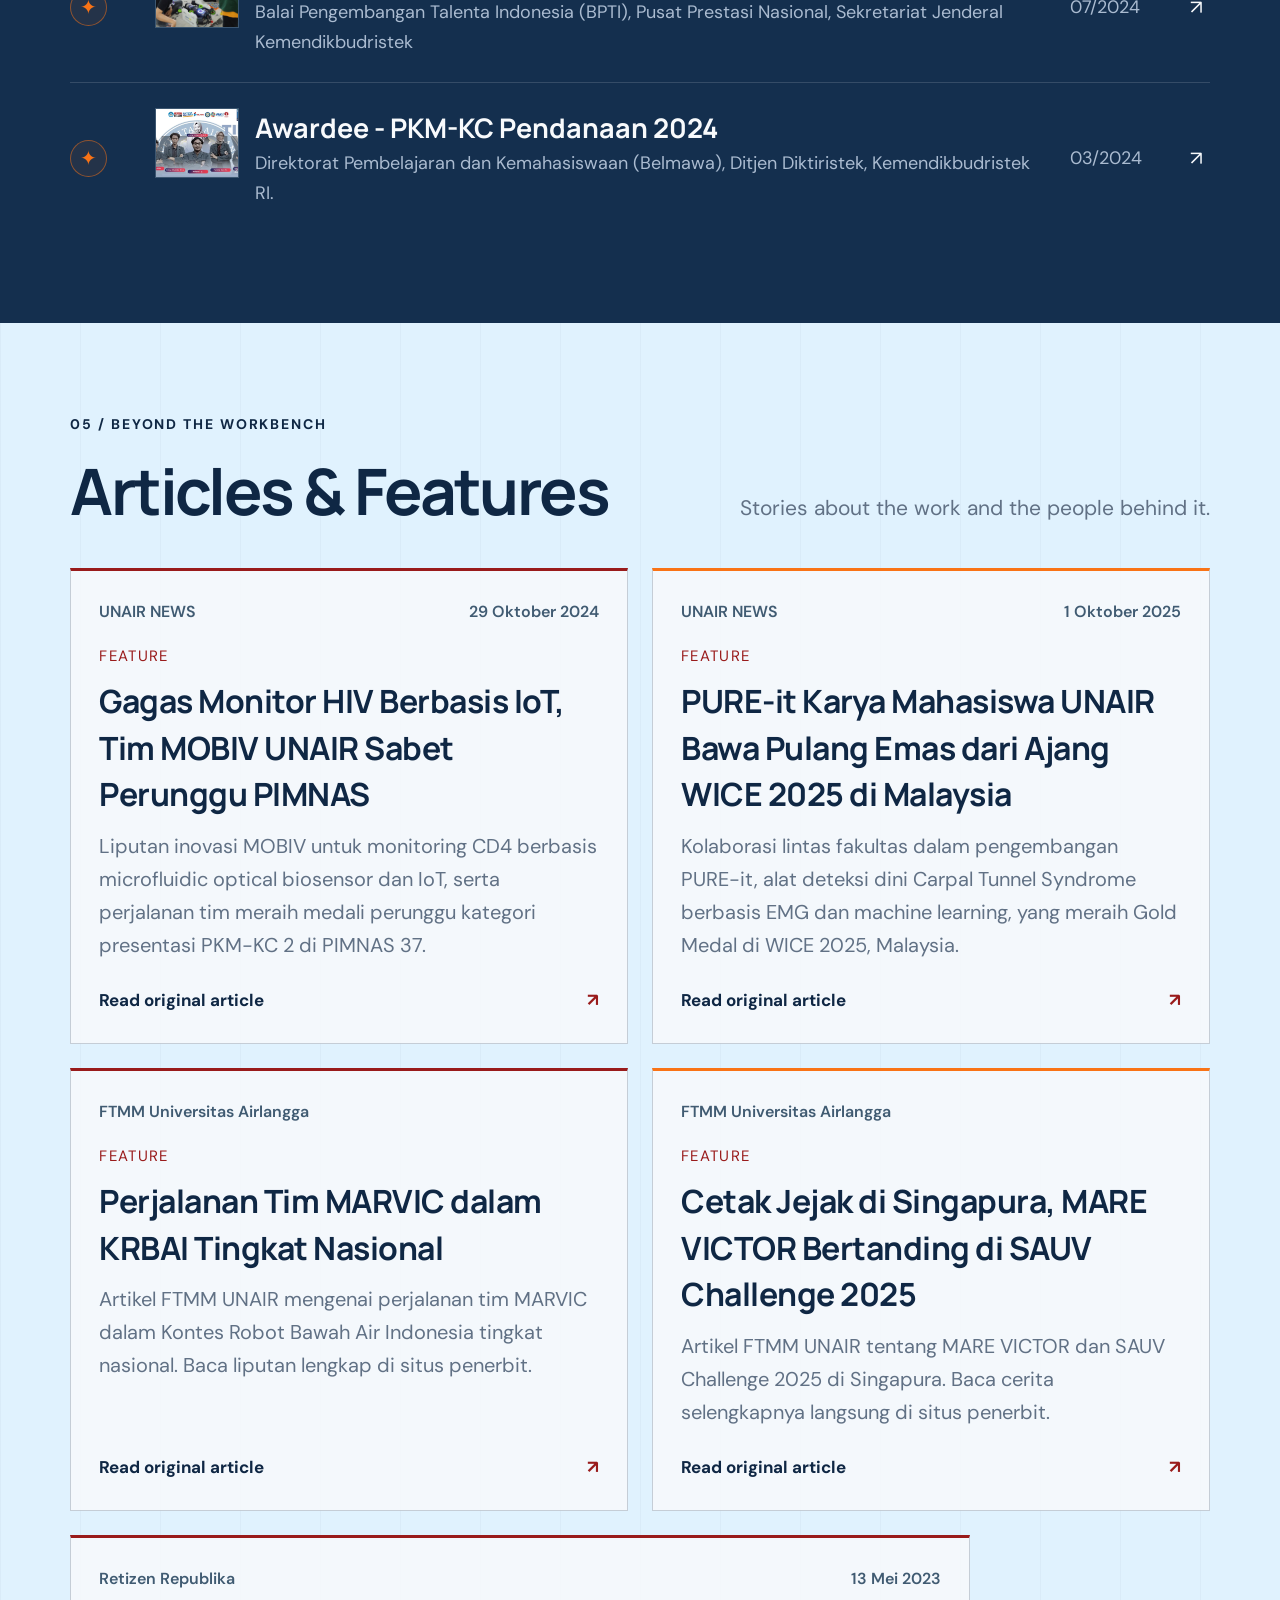
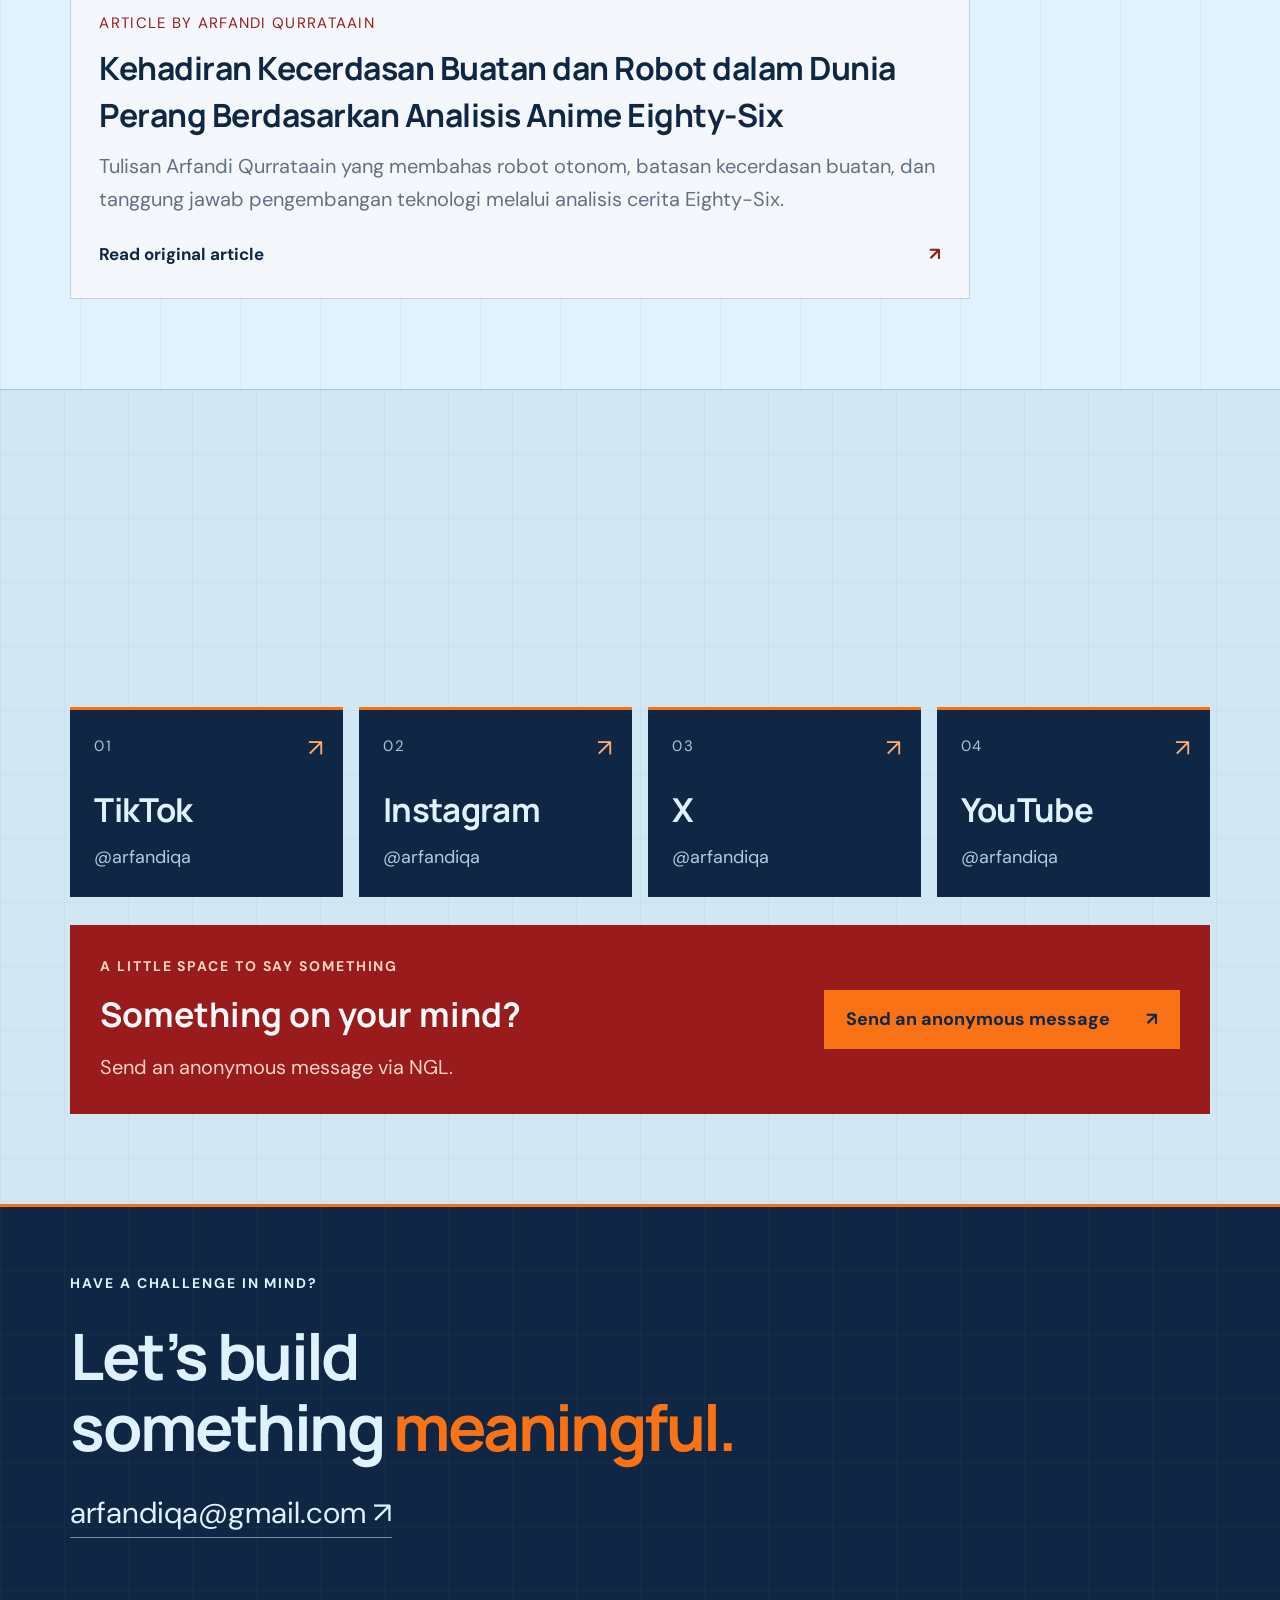
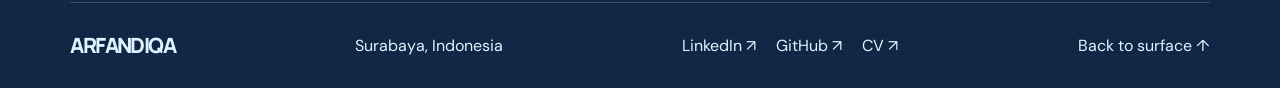
==== commit bc02447a: "Update portfolio content and design" ====
--- a/index.html
+++ b/index.html
@@ -1,16 +1,16 @@
 <!doctype html>
-<html lang="en"><head><meta charset="utf-8"><meta name="viewport" content="width=device-width, initial-scale=1"><meta name="theme-color" content="#0F2744"><meta property="og:title" content="ARFANDIQA"><meta property="og:type" content="website"><meta property="og:description" content="Underwater robotics, autonomous systems, and applied artificial intelligence by Arfandi Qurrata’ain."><meta name="description" content="Arfandi Qurrata’ain: underwater robotics, autonomous systems, and applied artificial intelligence."><title>ARFANDIQA</title><link rel="stylesheet" href="assets/css/style.css"><script defer src="assets/js/content.js"></script><script defer src="assets/js/site.js"></script></head>
-<body><noscript><div class="noscript">Enable JavaScript to explore projects and galleries, or <a href="cv.html">read the complete CV here</a>.</div></noscript><a class="skip" href="#main">Skip to content</a><div class="progress" aria-hidden="true"></div>
+<html lang="en"><head><meta charset="utf-8"><meta name="viewport" content="width=device-width, initial-scale=1"><meta name="theme-color" content="#0F2744"><meta property="og:title" content="ARFANDIQA"><meta property="og:type" content="website"><meta property="og:description" content="Underwater robotics, autonomous systems, and applied artificial intelligence by Arfandi Qurrata’ain."><meta name="description" content="Arfandi Qurrata’ain: underwater robotics, autonomous systems, and applied artificial intelligence."><title>ARFANDIQA</title><link rel="stylesheet" href="assets/css/style.css?v=20261103c"><script defer src="assets/js/content.js?v=20261103c"></script><script defer src="assets/js/site.js?v=20261103c"></script></head>
+<body><noscript><div class="noscript">Enable JavaScript to explore projects and galleries, or <a href="assets/documents/arfandiqa-cv.pdf">read the complete CV here</a>.</div></noscript><a class="skip" href="#main">Skip to content</a><div class="progress" aria-hidden="true"></div>
 <header><a class="brand" href="#home">ARFANDIQA</a><nav aria-label="Main navigation"><a href="#about">About</a><a href="#experience">Experience</a><a href="#projects">Selected work</a><a class="nav-contact" href="mailto:arfandiqa@gmail.com">Let’s talk <span>↗</span></a></nav><button class="menu" aria-expanded="false" aria-label="Toggle navigation">☰</button></header>
-<main id="main"><section class="hero" id="home"><div class="hero-copy"><p class="eyebrow"><span class="pulse"></span> SURABAYA, INDONESIA <span class="tiny-line"></span> ROBOTICS & AI</p><h1 id="hero-title">Engineering<br>beneath the<br><em>surface.</em></h1><p class="intro" id="introduction">I’m Arfandi Qurrata’ain. I build underwater robots and intelligent systems, connecting mechanical design, electronics, and code.</p><div class="hero-actions"><a class="button" href="#projects">Explore my work <span>↘</span></a><a class="text-link" href="cv.html" target="_blank" rel="noopener">Read my CV ↗</a></div><div class="hero-note"><span>01 / CURRENT EXPLORATION</span><p>Finding position. Without GPS.<br><strong>Underwater mapping with ROV PEMALOE.</strong></p></div></div>
+<main id="main"><section class="hero" id="home"><div class="hero-copy"><p class="eyebrow"><span class="pulse"></span> SURABAYA, INDONESIA <span class="tiny-line"></span> ROBOTICS & AI</p><h1 id="hero-title">Engineering<br>beneath the<br><em>surface.</em></h1><p class="intro" id="introduction">I’m Arfandi Qurrata’ain. I build underwater robots and intelligent systems, connecting mechanical design, electronics, and code.</p><div class="hero-actions"><a class="button" href="#projects">Explore my work <span>↘</span></a><a class="text-link" href="assets/documents/arfandiqa-cv.pdf" target="_blank" rel="noopener">Read my CV ↗</a></div><div class="hero-note"><span>01 / CURRENT EXPLORATION</span><p>Finding position. Without GPS.<br><strong>Underwater mapping with ROV PEMALOE.</strong></p></div></div>
 <figure class="hero-original" id="hero-original" hidden></figure></section><div id="original-design" class="original-design" hidden></div>
 <div class="discipline-strip"><span>MECHANICAL DESIGN</span><i>+</i><span>EMBEDDED SYSTEMS</span><i>+</i><span>UNDERWATER ROBOTICS</span><i>+</i><span>APPLIED AI</span></div>
 
 
 
-<section id="about" class="section about"><div class="about-story reveal"><p class="eyebrow">01 / THE ENGINEER BEHIND THE SYSTEMS</p><h2>Curiosity,<br>with a <em>toolkit.</em></h2><p id="professional-summary"></p><div class="education" id="education"></div></div><div class="toolkit reveal"><p class="eyebrow">CAPABILITIES</p><div class="skill-group"><h3>Code & robotics</h3><div class="chips" id="technical-skills"><span>Robot Operating System 1 (ROS 1)</span><span>Robot Operating System 2 (ROS 2)</span><span>Python</span><span>C++</span><span>C</span></div></div><div class="skill-group"><h3>People & process</h3><div class="chips" id="people-skills"><span>Team Leadership</span><span>Robotics Education</span><span>Project Coordination</span><span>Training & Mentoring</span></div></div><div class="skill-group"><h3>Tools I work with</h3><div class="chips" id="tools"></div></div></div></section><section id="experience" class="section experience"><div class="section-heading reveal"><div><p class="eyebrow">02 / IN THE FIELD</p><h2>Build. Teach.<br>Lead. Repeat.</h2></div><p>Hands-on engineering, shared knowledge,<br>and teams moving in the same direction.</p></div><div class="tabs" role="tablist" aria-label="Experience category"><button role="tab" aria-selected="true" id="tab-work" aria-controls="experience-list" data-tab="work">Work <sup>02</sup></button><button role="tab" aria-selected="false" id="tab-internship" tabindex="-1" aria-controls="experience-list" data-tab="internship">Internship <sup>01</sup></button><button role="tab" aria-selected="false" id="tab-organization" tabindex="-1" aria-controls="experience-list" data-tab="organization">Organizations <sup>08</sup></button></div><div id="experience-list" role="tabpanel" aria-labelledby="tab-work"></div></section><section id="projects" class="section"><div class="section-heading reveal"><div><p class="eyebrow">03 / SELECTED WORK</p><h2>Built to explore.<br>Designed to solve.</h2></div><p>From underwater navigation to machine learning.<br>Three projects, three different challenges.</p></div><div id="featured"></div><div class="archive-heading"><h3>The project archive <span id="project-count">13</span></h3><button id="archive-toggle" class="text-link" aria-expanded="false" aria-controls="archive">Explore all projects +</button></div><div id="archive" hidden><div class="filters"><label class="search-label">Search projects<input id="search" type="search" placeholder="Search by project or technology..."></label><label>Discipline<select id="category"><option value="">All disciplines</option><option>Underwater robotics</option><option>Machine learning</option><option>Embedded systems</option><option>Healthcare</option></select></label></div><div id="project-list"></div><p id="result-count" role="status"></p></div></section><aside class="quote-section reveal" aria-label="A quote from Kaela Kovalskia"><span class="quote-mark" aria-hidden="true">“</span><blockquote id="personal-quote">We will never be a perfect human being. Don't be too hard on yourself. Instead just be better each day. I believe in you.<span class="quote-end" aria-hidden="true">”</span></blockquote><p id="quote-author">Kaela Kovalskia</p></aside><section class="section awards"><div class="section-heading reveal"><div><p class="eyebrow">04 / MILESTONES</p><h2>Recognition<br>along the way.</h2></div><p>Research, teamwork, and a few<br>moments worth remembering.</p></div><div id="awards"></div></section>
+<section id="about" class="section about"><div class="about-story reveal"><p class="eyebrow">01 / THE ENGINEER BEHIND THE SYSTEMS</p><h2>Curiosity,<br>with a <em>toolkit.</em></h2><p id="professional-summary"></p><div class="education" id="education"></div></div><div class="toolkit reveal"><p class="eyebrow">CAPABILITIES</p><div class="skill-group"><h3>Code & robotics</h3><div class="chips" id="technical-skills"><span>Robot Operating System 1 (ROS 1)</span><span>Robot Operating System 2 (ROS 2)</span><span>Python</span><span>C++</span><span>C</span></div></div><div class="skill-group"><h3>People & process</h3><div class="chips" id="people-skills"><span>Team Leadership</span><span>Robotics Education</span><span>Project Coordination</span><span>Training & Mentoring</span></div></div><div class="skill-group"><h3>Tools I work with</h3><div class="chips" id="tools"></div></div></div></section><section id="experience" class="section experience"><div class="section-heading reveal"><div><p class="eyebrow">02 / IN THE FIELD</p><h2>Build. Teach.<br>Lead. Repeat.</h2></div><p>Hands-on engineering, shared knowledge,<br>and teams moving in the same direction.</p></div><div class="tabs" role="tablist" aria-label="Experience category"><button role="tab" aria-selected="true" id="tab-work" aria-controls="experience-list" data-tab="work">Work <sup>02</sup></button><button role="tab" aria-selected="false" id="tab-internship" tabindex="-1" aria-controls="experience-list" data-tab="internship">Internship <sup>01</sup></button><button role="tab" aria-selected="false" id="tab-organization" tabindex="-1" aria-controls="experience-list" data-tab="organization">Organizations <sup>08</sup></button></div><div id="experience-list" role="tabpanel" aria-labelledby="tab-work"></div></section><section id="projects" class="section"><div class="section-heading reveal"><div><p class="eyebrow">03 / SELECTED WORK</p><h2>Built to explore.<br>Designed to solve.</h2></div><p>From underwater navigation to machine learning.<br>Three projects, three different challenges.</p></div><div id="featured"></div><div class="archive-heading"><h3>The project archive <span id="project-count">13</span></h3><button id="archive-toggle" class="text-link" aria-expanded="false" aria-controls="archive">Explore all projects +</button></div><div id="archive" hidden><div class="filters"><label class="search-label">Search projects<input id="search" type="search" placeholder="Search by project or technology..."></label><label>Discipline<select id="category"><option value="">All disciplines</option><option>Underwater robotics</option><option>Machine learning</option><option>Embedded systems</option><option>Healthcare</option></select></label></div><div id="project-list"></div><p id="result-count" role="status"></p></div></section><aside id="quote" class="quote-section reveal" aria-label="A quote from Kaela Kovalskia"><blockquote id="personal-quote">We will never be a perfect human being. Don't be too hard on yourself. Instead just be better each day. I believe in you.</blockquote><p id="quote-author">Kaela Kovalskia</p></aside><section class="section awards"><div class="section-heading reveal"><div><p class="eyebrow">04 / MILESTONES</p><h2>Recognition<br>along the way.</h2></div><p>Research, teamwork, and a few<br>moments worth remembering.</p></div><div id="awards"></div></section>
 <section id="articles-section" class="section articles"><div class="section-heading reveal"><div><p class="eyebrow">05 / BEYOND THE WORKBENCH</p><h2>Articles & Features</h2></div><p>Stories about the work and the people behind it.</p></div><div id="articles"></div></section>
-<section id="socials" class="section socials"><div class="section-heading reveal"><div><p class="eyebrow">06 / STAY CONNECTED</p><h2>Find me<br><em>elsewhere.</em></h2></div><p>More updates, projects, and conversations.<br>Follow along on my social channels.</p></div><div id="social-links" class="social-grid"></div><aside class="anonymous-message"><div><p class="eyebrow">A LITTLE SPACE TO SAY SOMETHING</p><h3>Something on your mind?</h3><p>Kirim pesan anonim lewat NGL.</p></div><a id="anonymous-link" class="button" target="_blank" rel="noopener noreferrer"></a></aside></section>
-<footer id="contact"><p class="eyebrow">HAVE A CHALLENGE IN MIND?</p><h2>Let’s build<br>something <em>meaningful.</em></h2><a class="email" href="mailto:arfandiqa@gmail.com">arfandiqa@gmail.com ↗</a><div class="footer-bottom"><a class="brand" href="#home">ARFANDIQA</a><span>Surabaya, Indonesia</span><div><a href="https://www.linkedin.com/in/arfandiqa" target="_blank" rel="noopener noreferrer">LinkedIn ↗</a><a href="https://github.com/arfandiq" target="_blank" rel="noopener noreferrer">GitHub ↗</a><a href="cv.html" target="_blank" rel="noopener">CV ↗</a></div><a href="#home">Back to surface ↑</a></div></footer></main>
+<section id="socials" class="section socials"><div class="section-heading reveal"><div><p class="eyebrow">06 / STAY CONNECTED</p><h2>Find me<br><em>elsewhere.</em></h2></div><p>More updates, projects, and conversations.<br>Follow along on my social channels.</p></div><div id="social-links" class="social-grid"></div><aside class="anonymous-message"><div><p class="eyebrow">A LITTLE SPACE TO SAY SOMETHING</p><h3>Something on your mind?</h3><p>Send an anonymous message via NGL.</p></div><a id="anonymous-link" class="button" target="_blank" rel="noopener noreferrer"></a></aside></section>
+<footer id="contact"><p class="eyebrow">HAVE A CHALLENGE IN MIND?</p><h2>Let’s build<br>something <em>meaningful.</em></h2><a class="email" href="mailto:arfandiqa@gmail.com">arfandiqa@gmail.com ↗</a><div class="footer-bottom"><a class="brand" href="#home">ARFANDIQA</a><span>Surabaya, Indonesia</span><div><a href="https://www.linkedin.com/in/arfandiqa" target="_blank" rel="noopener noreferrer">LinkedIn ↗</a><a href="https://github.com/arfandiq" target="_blank" rel="noopener noreferrer">GitHub ↗</a><a href="assets/documents/arfandiqa-cv.pdf" target="_blank" rel="noopener">CV ↗</a></div><a href="#home">Back to surface ↑</a></div></footer></main>
 <dialog id="detail" aria-labelledby="detail-title"><button class="close" aria-label="Close details">✕</button><div id="detail-body"></div></dialog>
 </body></html>
--- a/assets/css/style.css
+++ b/assets/css/style.css
@@ -45,3 +45,19 @@
 .socials{background-color:#d1e7f3;background-image:linear-gradient(90deg,#0f274409 1px,transparent 1px),linear-gradient(#0f274409 1px,transparent 1px);background-size:64px 64px;border-top:1px solid #0f274426}.socials h2 em{color:var(--rust)}.social-grid{display:grid;grid-template-columns:repeat(4,minmax(0,1fr));gap:16px}.social-card{position:relative;display:flex;flex-direction:column;align-items:start;min-height:190px;background:var(--navy);color:var(--ice);padding:24px;border-top:3px solid var(--orange);transition:transform .25s,background .25s}.social-card:hover{transform:translateY(-5px);background:#1a3b5c}.social-number{font-size:10px;letter-spacing:1.5px;color:#a8c5da}.social-card h3{font-size:23px;letter-spacing:-.7px;margin-top:25px}.social-handle{font-size:12px;color:#b4cbde;margin-top:5px}.social-arrow{position:absolute;right:20px;top:18px;color:#ffad75;font-size:24px}.anonymous-message{display:flex;align-items:center;justify-content:space-between;gap:28px;margin-top:28px;padding:30px;background:var(--rust);color:var(--canvas)}.anonymous-message .eyebrow{color:#fbd5c7;font-size:9px}.anonymous-message h3{font-size:23px;margin:9px 0}.anonymous-message p:not(.eyebrow){font-size:13px;color:#fbd5c7}.anonymous-message .button{flex-shrink:0}.socials .section-heading>p{color:#405b72}
 @media(max-width:900px){.social-grid{grid-template-columns:repeat(2,minmax(0,1fr))}}
 @media(max-width:640px){.social-grid{gap:12px}.social-card{padding:18px;min-height:170px}.social-card h3{font-size:21px}.anonymous-message{align-items:start;flex-direction:column;padding:24px}.anonymous-message .button{width:100%;justify-content:space-between}}
+
+/* Readability pass and balanced quotation marks. */
+nav{font-size:14px}.eyebrow{font-size:11px}.intro{font-size:18px;line-height:1.7}.button,.text-link{font-size:14px}.hero-note{font-size:12px}.hero-note>span{font-size:10px}.discipline-strip{font-size:12px}.section-heading>p{font-size:15px;line-height:1.7}.project-meta{font-size:11px}.project-info>p{font-size:15px;line-height:1.75}.tags span{font-size:11px}.archive-heading h3{font-size:24px}.archive-heading h3 span{font-size:12px}.filters label{font-size:13px}.archive-row small{font-size:12px}.archive-row b{font-size:16px}#result-count{font-size:14px}.tabs button{font-size:16px}.experience-row>span:first-child{font-size:13px}.experience-row h3{font-size:23px}.experience-row p{font-size:15px}.about-story>p:not(.eyebrow){font-size:16px}.education h3{font-size:21px}.education p{font-size:15px}.status{font-size:12px}.education .small{font-size:14px}.skill-group h3{font-size:18px}.chips span{font-size:13px}.award-row h3{font-size:21px}.award-row p,.award-row>small{font-size:14px}.article-meta{font-size:12px}.article-kind{font-size:11px!important}.article-placeholder h3,.article-card h3{font-size:24px}.article-placeholder p,.article-card p{font-size:15px}.article-read{font-size:13px}footer .email{font-size:22px}.footer-bottom{font-size:12px}dialog p,.detail-bullets{font-size:16px}.detail-location{font-size:14px}.social-number{font-size:11px}.social-card h3{font-size:25px}.social-handle{font-size:14px}.anonymous-message .eyebrow{font-size:10px}.anonymous-message h3{font-size:26px}.anonymous-message p:not(.eyebrow){font-size:15px}
+.quote-section{display:grid;grid-template-columns:minmax(52px,7vw) minmax(0,1000px) minmax(52px,7vw);grid-template-areas:"open quote close" ". author .";align-items:start;justify-content:center;column-gap:clamp(12px,2vw,32px);row-gap:18px;padding:68px 7%}.quote-mark{display:flex;width:100%;height:clamp(64px,7vw,92px);align-items:center;justify-content:center;color:#ffad75;font-family:Manrope,sans-serif;font-size:clamp(64px,7vw,92px);font-weight:800;line-height:1}.quote-open{grid-area:open}.quote-close{grid-area:close;align-self:end}.quote-section blockquote{grid-area:quote;font-size:clamp(25px,2.7vw,38px);line-height:1.5}.quote-section>p{grid-area:author;margin-top:0;font-size:14px}.quote-end{display:none}
+@media(max-width:640px){nav{font-size:15px}.eyebrow{font-size:10px}.intro{font-size:16px}.button,.text-link{font-size:13px}.discipline-strip{font-size:9px}.section-heading>p{font-size:14px}.project-meta{font-size:10px}.project-info>p{font-size:14px}.tags span{font-size:10px}.archive-heading h3{font-size:20px}.archive-row b{font-size:15px}.tabs button{font-size:14px}.experience-row>span:first-child{font-size:12px}.experience-row h3{font-size:20px}.experience-row p{font-size:14px}.about-story>p:not(.eyebrow){font-size:15px}.education p{font-size:14px}.education .small{font-size:13px}.skill-group h3{font-size:17px}.chips span{font-size:12px}.award-row h3{font-size:18px}.award-row p{font-size:13px}.article-placeholder h3,.article-card h3{font-size:22px}.article-placeholder p,.article-card p{font-size:14px}.social-card h3{font-size:23px}.anonymous-message h3{font-size:24px}.anonymous-message p:not(.eyebrow){font-size:14px}.quote-section{grid-template-columns:40px minmax(0,1fr) 40px;column-gap:8px;padding:44px 4%}.quote-mark{height:52px;font-size:52px}.quote-section blockquote{font-size:clamp(20px,5.8vw,26px);line-height:1.55}.quote-section>p{font-size:12px}}
+
+/* Large-screen readability and two precisely placed quotation marks. */
+body{font-size:18px}.brand{font-size:31px}nav{font-size:16px}.eyebrow{font-size:12px}.intro{font-size:20px}.button,.text-link{font-size:16px}.hero-note{font-size:14px}.hero-note>span{font-size:11px}.discipline-strip{font-size:13px}.section-heading>p{font-size:18px;max-width:440px}h2{font-size:clamp(42px,4.5vw,72px)}.project-meta{font-size:13px}.project-info h3{font-size:38px}.project-info h3.long-title{font-size:29px}.project-info>p{font-size:18px}.tags span{font-size:13px}.archive-heading h3{font-size:28px}.archive-heading h3 span{font-size:14px}.filters label{font-size:15px}.archive-row small{font-size:14px}.archive-row b{font-size:19px}#result-count{font-size:16px}.tabs button{font-size:18px}.experience-row>span:first-child{font-size:15px}.experience-row h3{font-size:27px}.experience-row p{font-size:18px}.about-story>p:not(.eyebrow){font-size:19px}.education h3{font-size:25px}.education p{font-size:17px}.status{font-size:14px}.education .small{font-size:16px}.skill-group h3{font-size:21px}.chips span{font-size:15px}.award-row h3{font-size:24px}.award-row p,.award-row>small{font-size:16px}.article-meta{font-size:14px}.article-kind{font-size:13px!important}.article-placeholder h3,.article-card h3{font-size:28px}.article-placeholder p,.article-card p{font-size:17px}.article-read{font-size:15px}.social-number{font-size:13px}.social-card h3{font-size:29px}.social-handle{font-size:16px}.anonymous-message .eyebrow{font-size:12px}.anonymous-message h3{font-size:30px}.anonymous-message p:not(.eyebrow){font-size:17px}footer .email{font-size:26px}.footer-bottom{font-size:14px}
+dialog{width:min(1050px,94vw);padding:60px}dialog h2{font-size:clamp(36px,3vw,46px)}dialog p,.detail-bullets{font-size:18px;line-height:1.85}.detail-bullets li{margin:16px 0}.detail-organization{font-size:19px}.detail-location{font-size:16px}.close{font-size:26px}
+.quote-section{display:block;position:relative;min-height:370px;padding:72px 5% 54px}.quote-mark{display:none}.quote-section blockquote{position:relative;max-width:1100px;margin:0;padding:38px 100px 48px 0;font-size:clamp(32px,2.35vw,46px);line-height:1.5;letter-spacing:-1px}.quote-section blockquote::before,.quote-section blockquote::after{position:absolute;color:#ffad75;font-family:Manrope,sans-serif;font-size:clamp(62px,5vw,88px);font-weight:800;line-height:1}.quote-section blockquote::before{content:'“';left:0;top:-50px}.quote-section blockquote::after{content:'”';right:12%;bottom:-34px}.quote-section>p{margin:34px 0 0;font-size:16px}
+@media(max-width:900px){.project-info h3{font-size:32px}.project-info h3.long-title{font-size:25px}.experience-row h3{font-size:24px}.award-row h3{font-size:21px}dialog{padding:48px}}
+@media(max-width:640px){body{font-size:16px}.brand{font-size:26px}nav{font-size:16px}.eyebrow{font-size:11px}.intro{font-size:17px}.button,.text-link{font-size:14px}.section-heading>p{font-size:16px}h2{font-size:42px}.project-meta{font-size:11px}.project-info h3,.project-info h3.long-title{font-size:26px}.project-info>p{font-size:16px}.tags span{font-size:12px}.tabs button{font-size:15px}.experience-row h3{font-size:22px}.experience-row p{font-size:16px}.about-story>p:not(.eyebrow){font-size:17px}.education h3{font-size:22px}.education p{font-size:16px}.education .small{font-size:15px}.skill-group h3{font-size:19px}.chips span{font-size:14px}.award-row h3{font-size:20px}.award-row p{font-size:14px}.article-placeholder h3,.article-card h3{font-size:24px}.article-placeholder p,.article-card p{font-size:16px}.social-card h3{font-size:25px}.anonymous-message h3{font-size:26px}.anonymous-message p:not(.eyebrow){font-size:16px}dialog{width:94vw;padding:42px 26px 30px}dialog h2{font-size:30px}dialog p,.detail-bullets{font-size:16px}.detail-organization{font-size:17px}.quote-section{min-height:330px;padding:58px 6% 42px}.quote-section blockquote{padding:34px 30px 42px 0;font-size:clamp(23px,6.2vw,29px);line-height:1.55}.quote-section blockquote::before,.quote-section blockquote::after{font-size:56px}.quote-section blockquote::before{top:-37px}.quote-section blockquote::after{right:2%;bottom:-22px}.quote-section>p{margin-top:28px;font-size:14px}}
+
+/* Desktop-scale typography. Kept separate so wide browser views stay legible at 100%. */
+@media(min-width:641px){body{font-size:20px}.brand{font-size:34px}nav{font-size:18px}.eyebrow{font-size:14px}.intro{font-size:23px;max-width:680px}.button,.text-link{font-size:18px}.hero-note{font-size:16px}.hero-note>span{font-size:13px;max-width:170px}.discipline-strip{font-size:15px}.section-heading>p{font-size:21px;max-width:520px}h2{font-size:clamp(50px,5vw,82px)}.project-meta{font-size:15px}.project-info h3{font-size:42px}.project-info h3.long-title{font-size:33px}.project-info>p{font-size:21px}.tags span{font-size:15px}.archive-heading h3{font-size:32px}.archive-heading h3 span{font-size:16px}.filters label{font-size:17px}.archive-row small{font-size:16px}.archive-row b{font-size:22px}#result-count{font-size:18px}.tabs button{font-size:20px}.experience-row>span:first-child{font-size:17px}.experience-row h3{font-size:31px}.experience-row p{font-size:21px}.about-story>p:not(.eyebrow){font-size:22px}.education h3{font-size:29px}.education p{font-size:20px}.status{font-size:16px}.education .small{font-size:19px}.skill-group h3{font-size:24px}.chips span{font-size:17px}.award-row h3{font-size:27px}.award-row p,.award-row>small{font-size:18px}.article-meta{font-size:16px}.article-kind{font-size:15px!important}.article-placeholder h3,.article-card h3{font-size:32px}.article-placeholder p,.article-card p{font-size:20px}.article-read{font-size:17px}.social-number{font-size:15px}.social-card h3{font-size:33px}.social-handle{font-size:18px}.anonymous-message .eyebrow{font-size:14px}.anonymous-message h3{font-size:34px}.anonymous-message p:not(.eyebrow){font-size:20px}footer .email{font-size:30px}.footer-bottom{font-size:16px}dialog{width:min(1180px,94vw);padding:68px}dialog h2{font-size:clamp(42px,3.3vw,54px)}dialog p,.detail-bullets{font-size:21px;line-height:1.85}.detail-organization{font-size:22px}.detail-location{font-size:19px}.close{font-size:30px}
+.quote-section{min-height:430px;padding:80px 5% 64px}.quote-section blockquote{max-width:1400px;padding:48px 150px 58px 0;font-size:clamp(38px,3vw,58px);line-height:1.4;letter-spacing:-1.4px}.quote-section blockquote::before,.quote-section blockquote::after{font-size:clamp(76px,5.2vw,100px)}.quote-section blockquote::before{left:0;top:-42px}.quote-section blockquote::after{right:9%;bottom:20px}.quote-section>p{margin-top:22px;font-size:19px}}
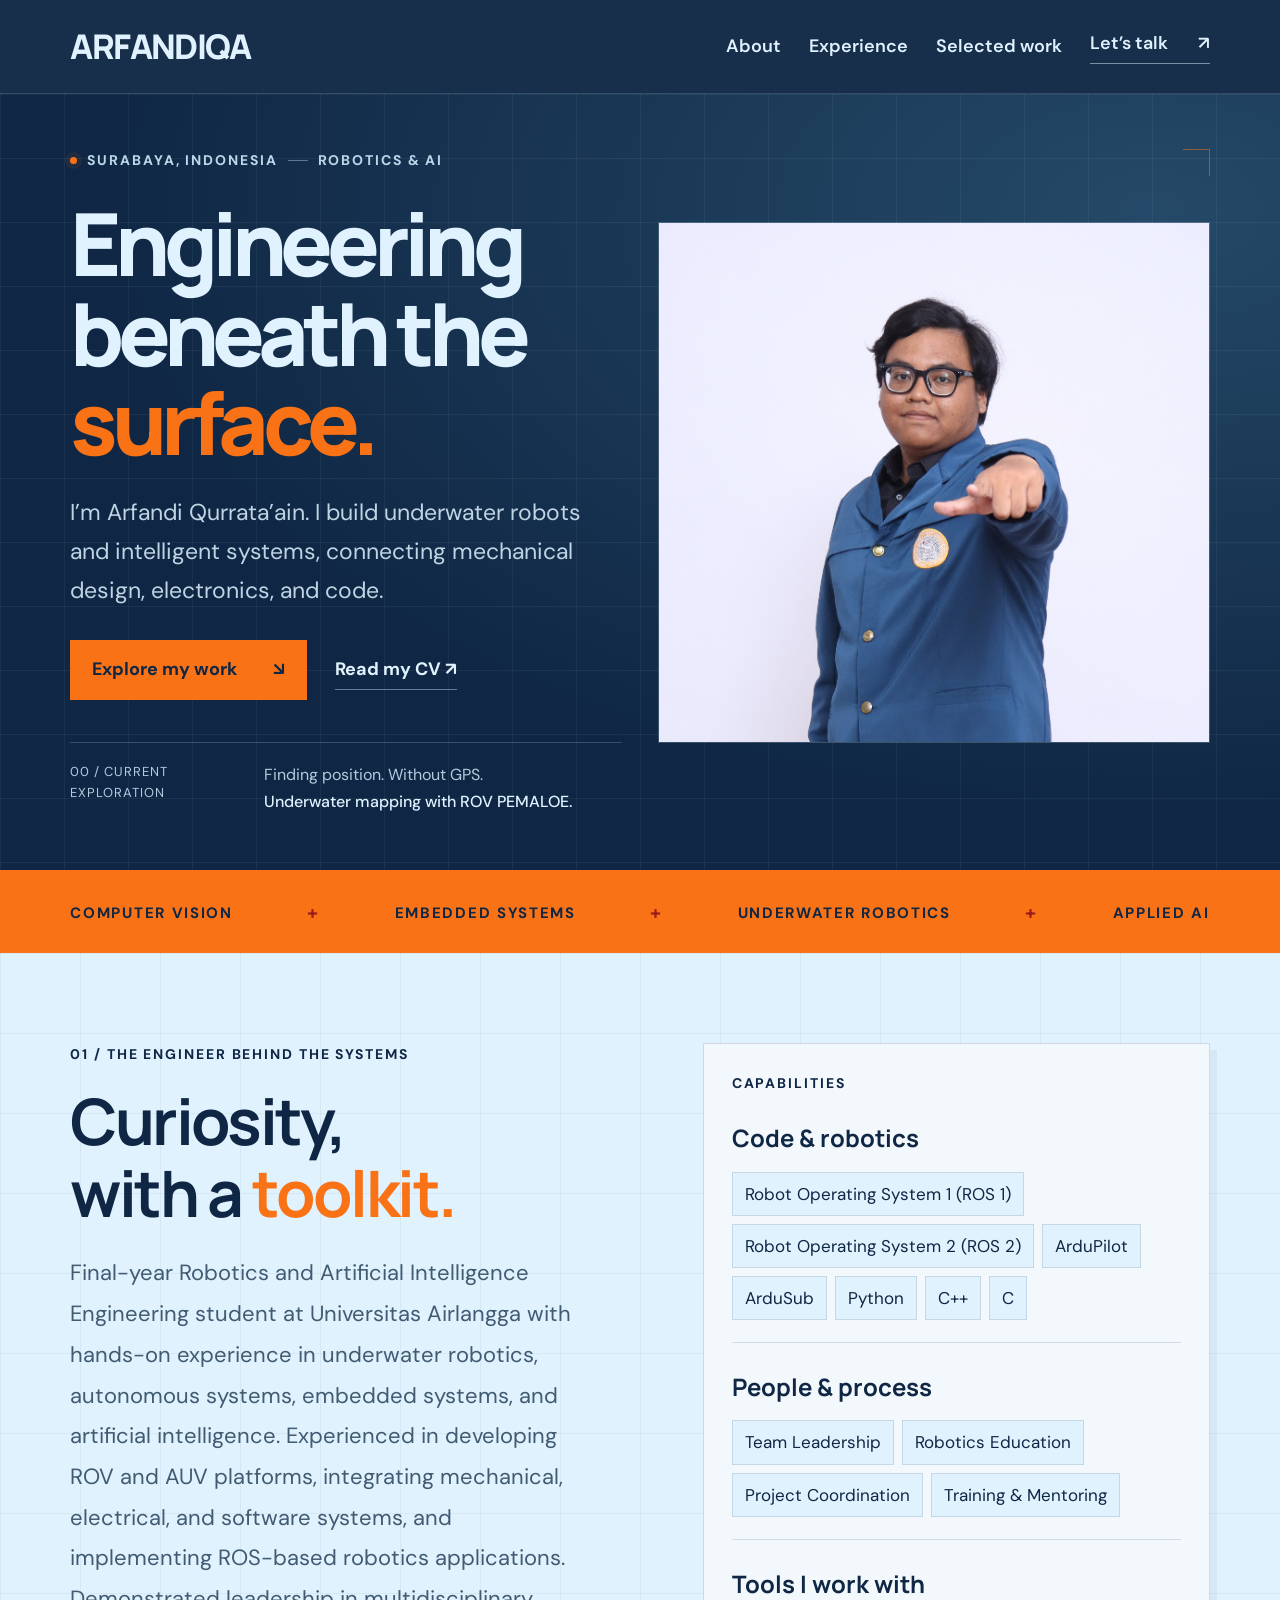
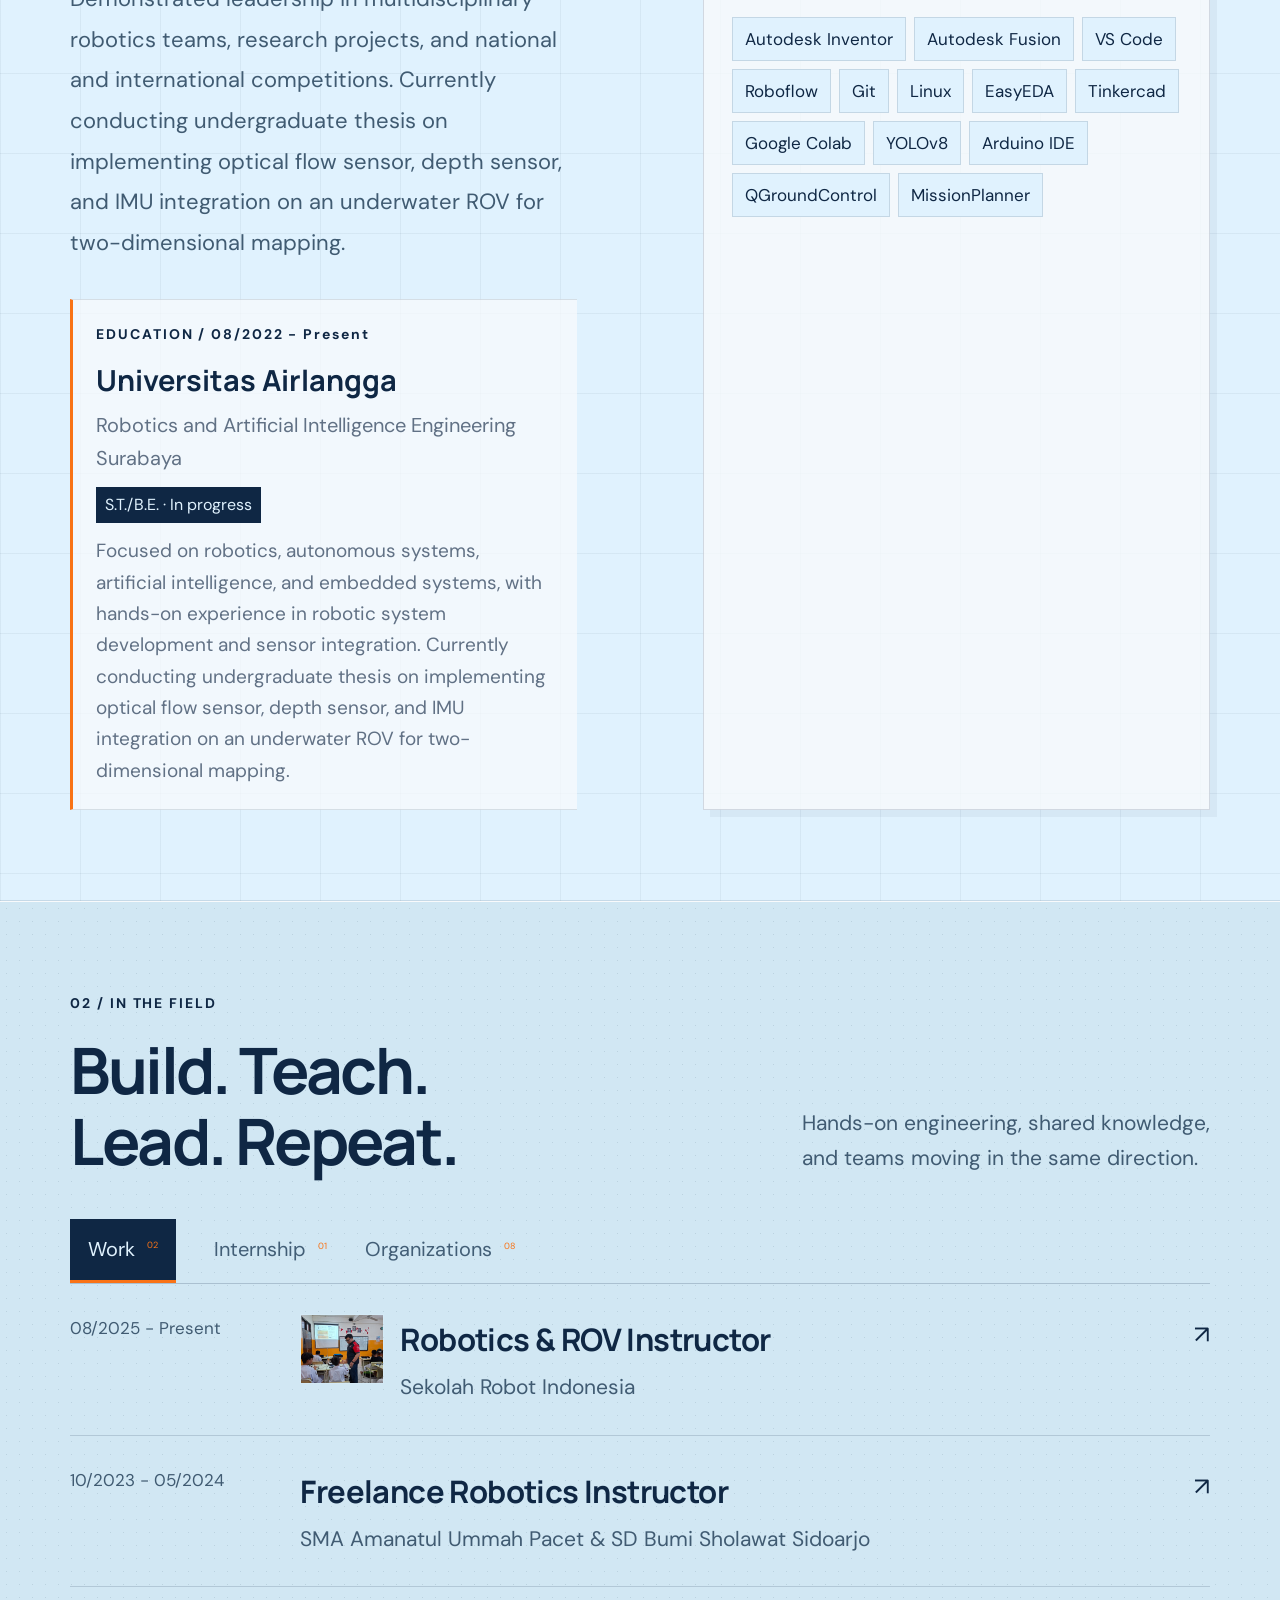
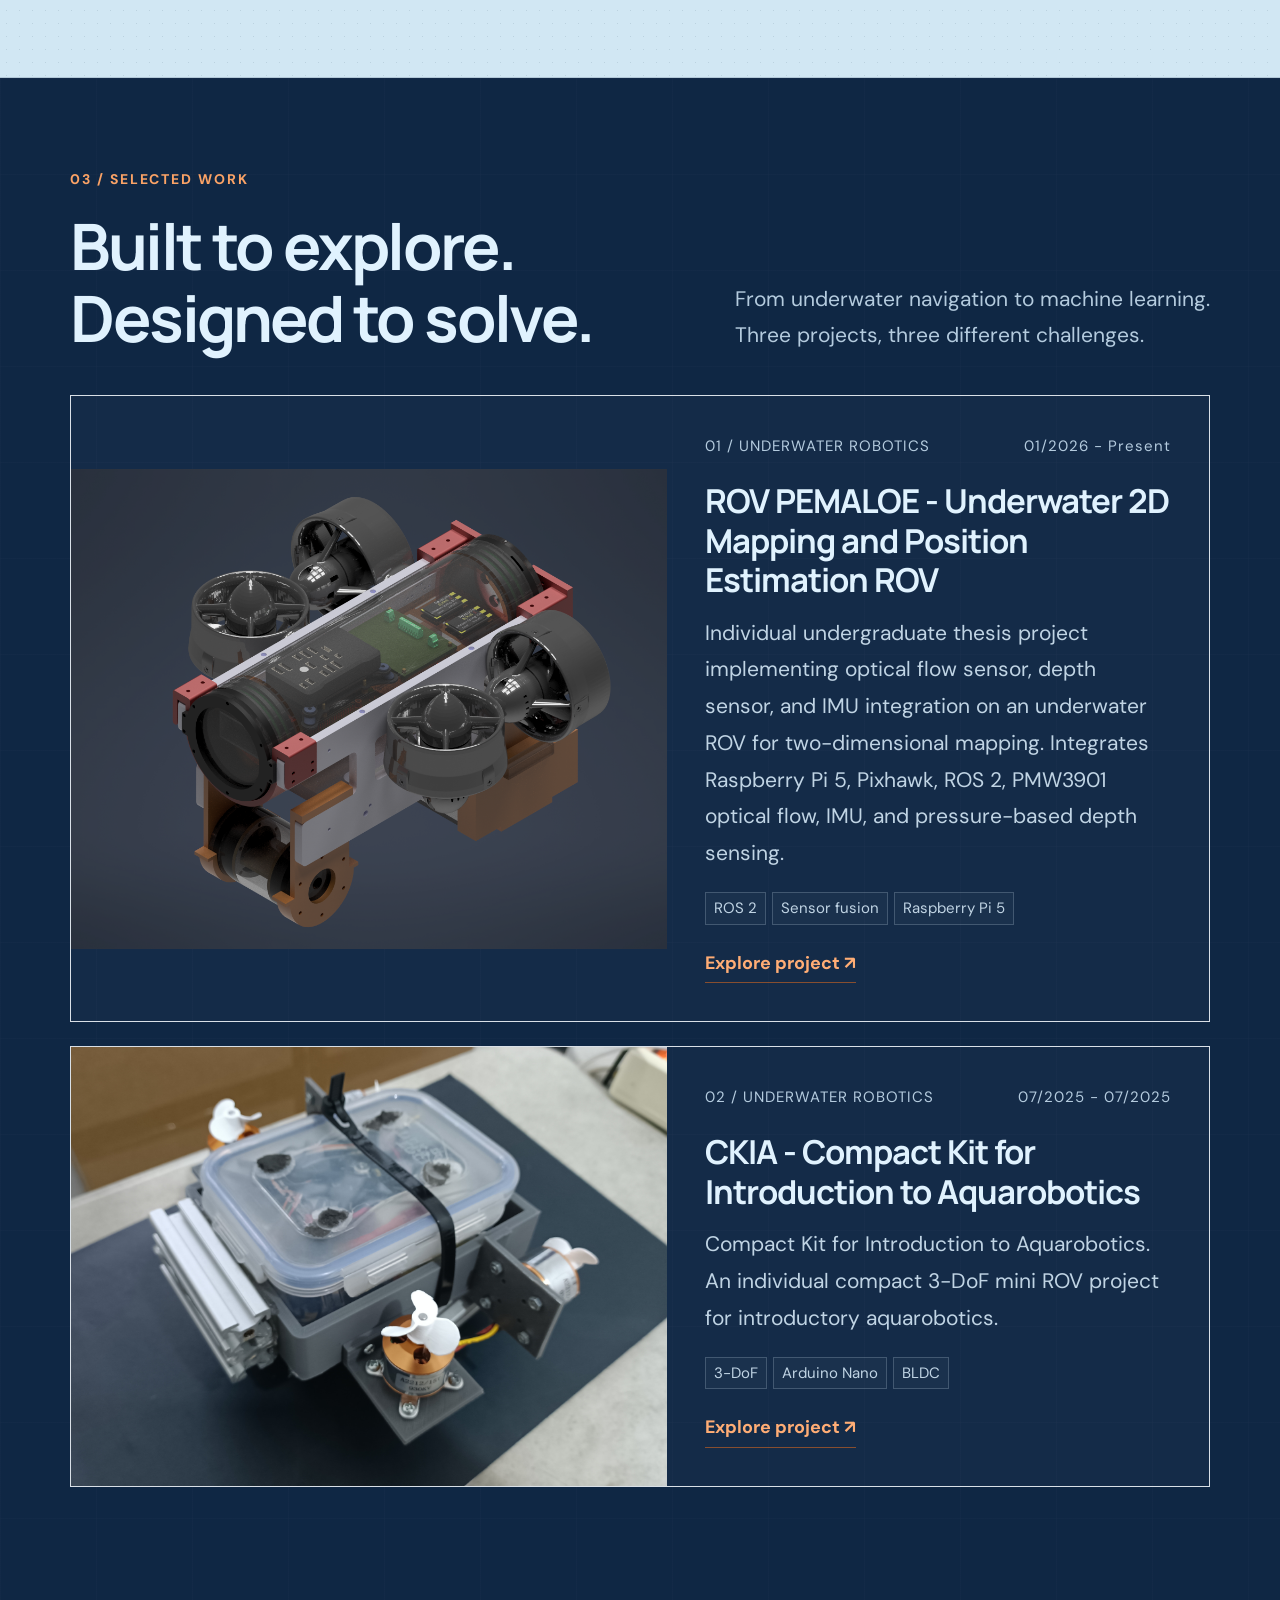
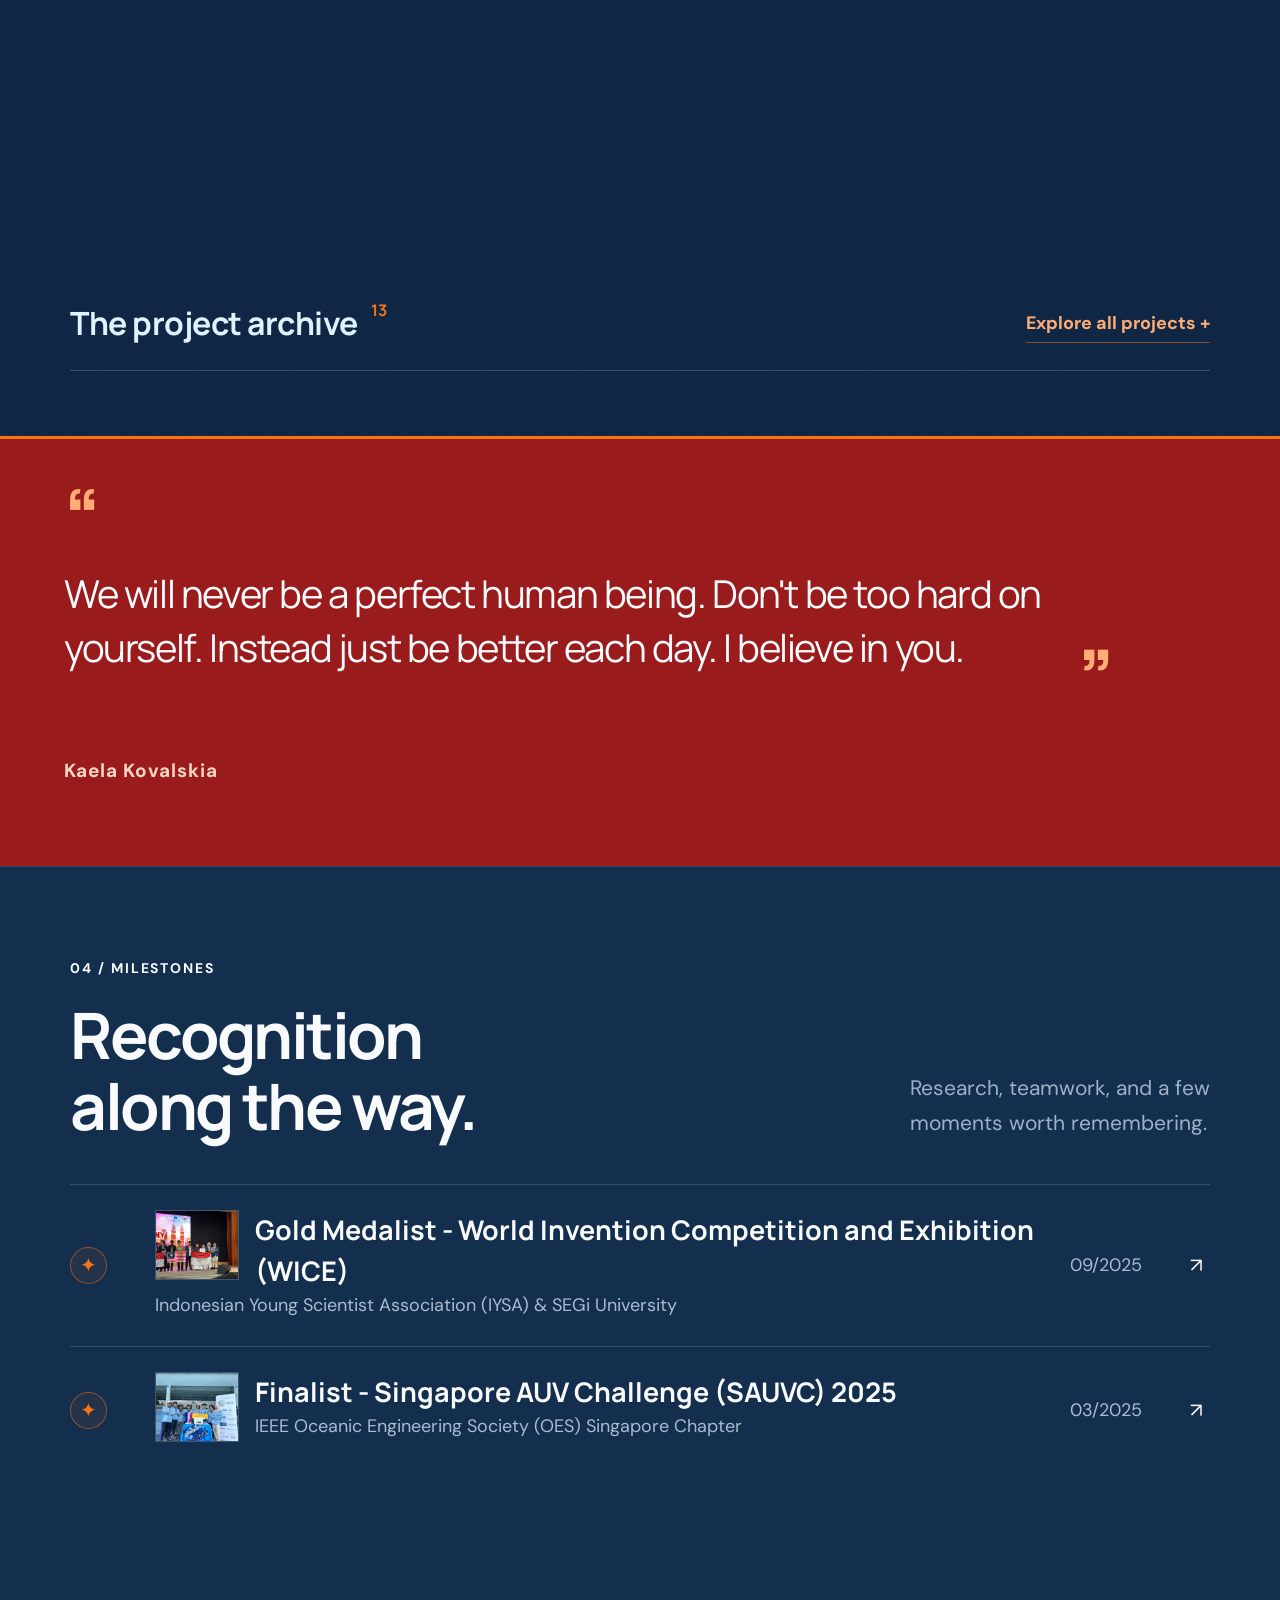
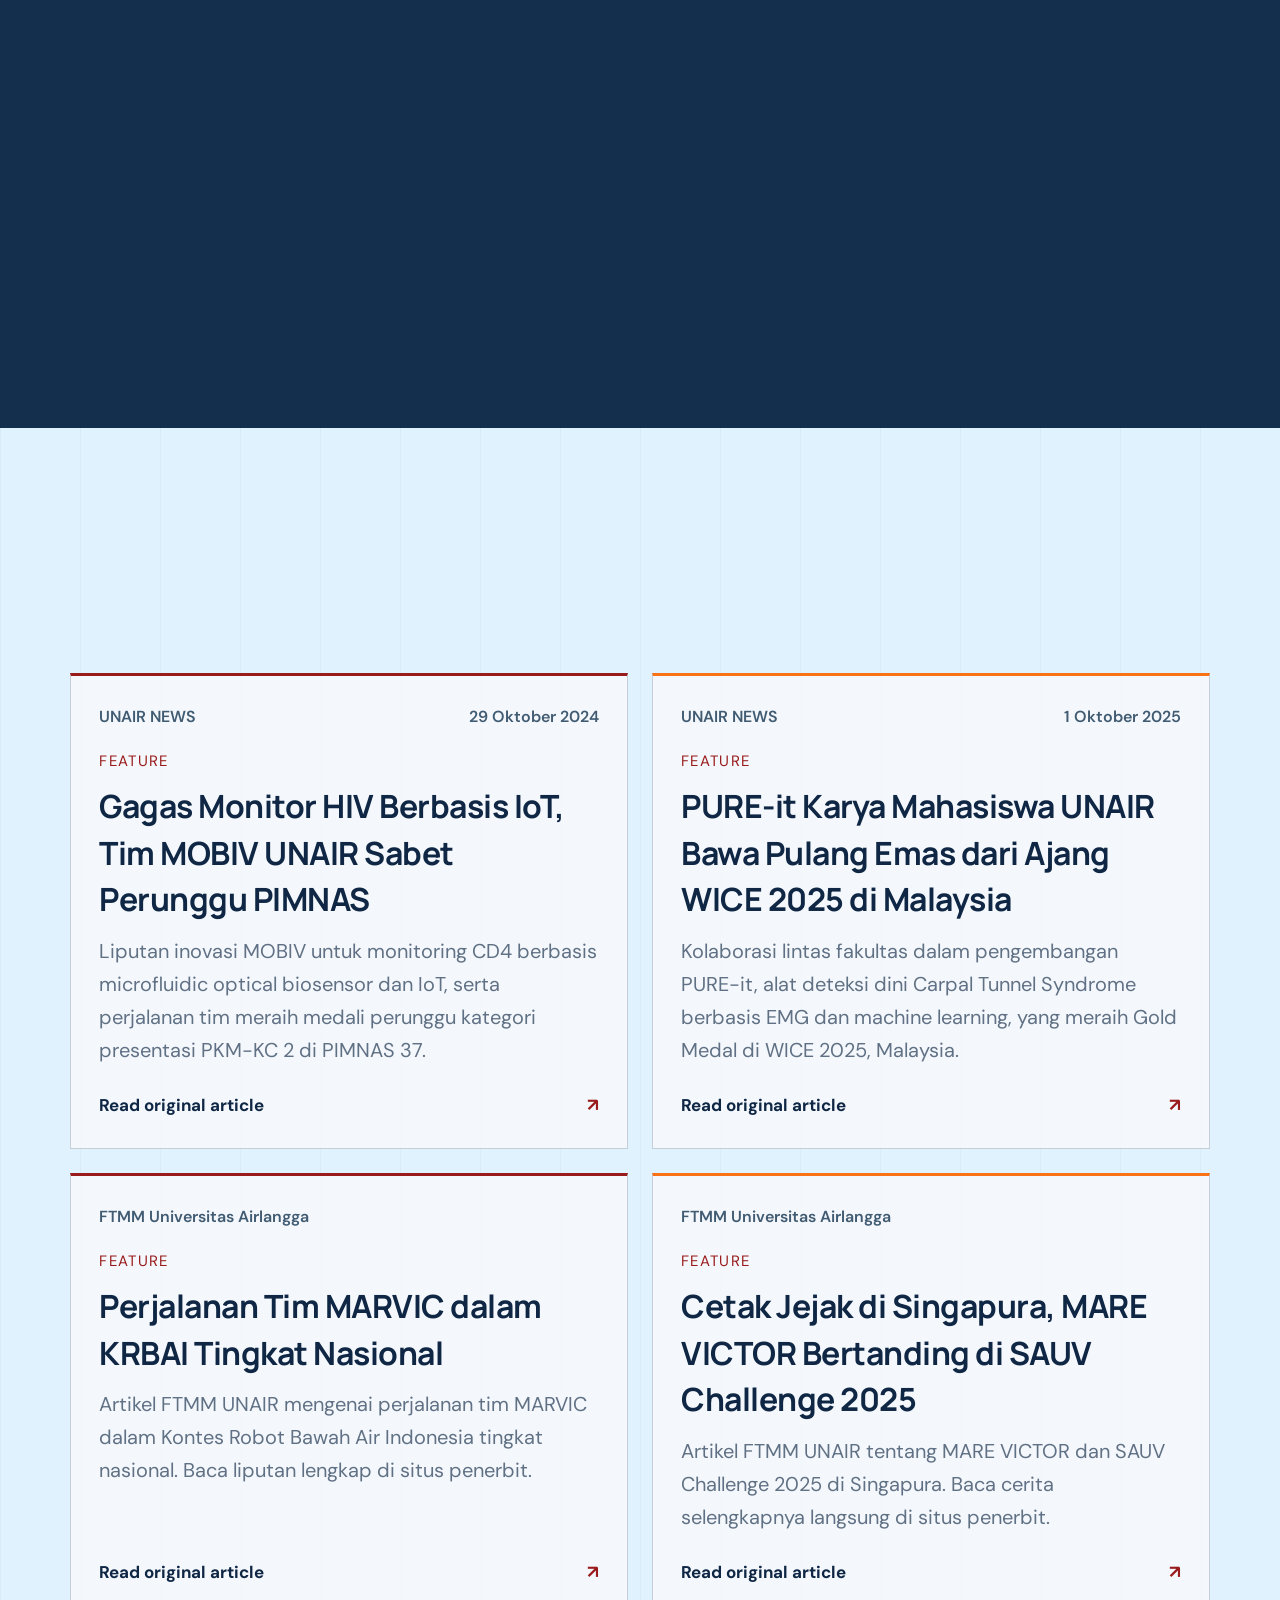
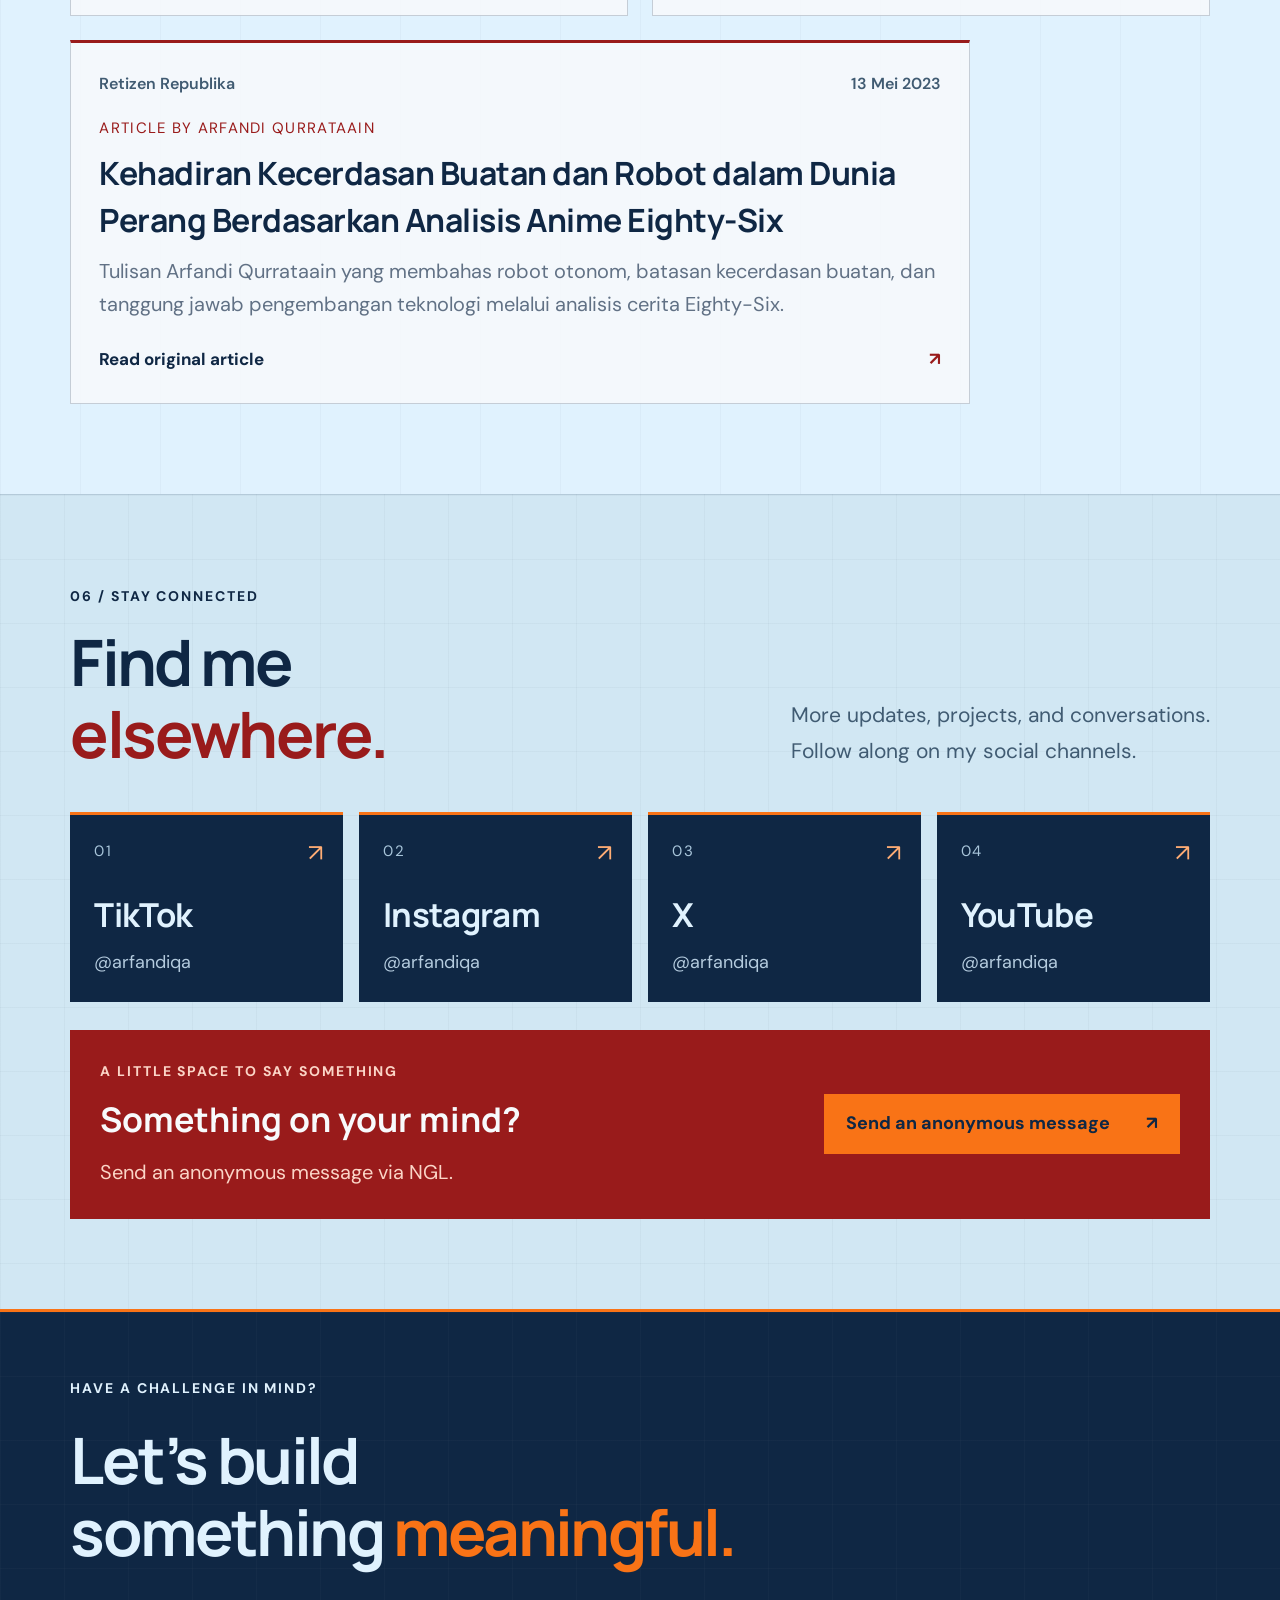
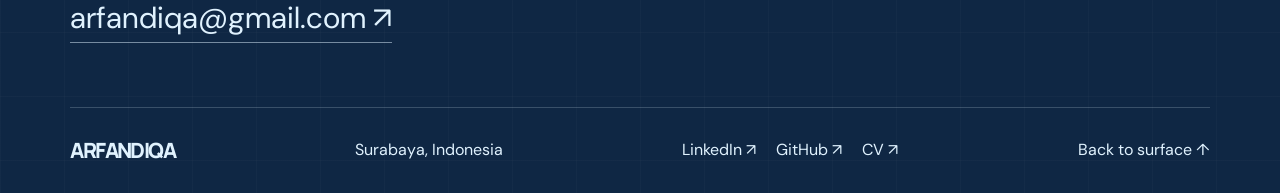
==== commit ade5f887: "Update portfolio: add ArduPilot/ArduSub, change to Computer Vision, add rotating quotes, update thes" ====
--- a/index.html
+++ b/index.html
@@ -2,13 +2,13 @@
 <html lang="en"><head><meta charset="utf-8"><meta name="viewport" content="width=device-width, initial-scale=1"><meta name="theme-color" content="#0F2744"><meta property="og:title" content="ARFANDIQA"><meta property="og:type" content="website"><meta property="og:description" content="Underwater robotics, autonomous systems, and applied artificial intelligence by Arfandi Qurrata’ain."><meta name="description" content="Arfandi Qurrata’ain: underwater robotics, autonomous systems, and applied artificial intelligence."><title>ARFANDIQA</title><link rel="stylesheet" href="assets/css/style.css?v=20261103c"><script defer src="assets/js/content.js?v=20261103c"></script><script defer src="assets/js/site.js?v=20261103c"></script></head>
 <body><noscript><div class="noscript">Enable JavaScript to explore projects and galleries, or <a href="assets/documents/arfandiqa-cv.pdf">read the complete CV here</a>.</div></noscript><a class="skip" href="#main">Skip to content</a><div class="progress" aria-hidden="true"></div>
 <header><a class="brand" href="#home">ARFANDIQA</a><nav aria-label="Main navigation"><a href="#about">About</a><a href="#experience">Experience</a><a href="#projects">Selected work</a><a class="nav-contact" href="mailto:arfandiqa@gmail.com">Let’s talk <span>↗</span></a></nav><button class="menu" aria-expanded="false" aria-label="Toggle navigation">☰</button></header>
-<main id="main"><section class="hero" id="home"><div class="hero-copy"><p class="eyebrow"><span class="pulse"></span> SURABAYA, INDONESIA <span class="tiny-line"></span> ROBOTICS & AI</p><h1 id="hero-title">Engineering<br>beneath the<br><em>surface.</em></h1><p class="intro" id="introduction">I’m Arfandi Qurrata’ain. I build underwater robots and intelligent systems, connecting mechanical design, electronics, and code.</p><div class="hero-actions"><a class="button" href="#projects">Explore my work <span>↘</span></a><a class="text-link" href="assets/documents/arfandiqa-cv.pdf" target="_blank" rel="noopener">Read my CV ↗</a></div><div class="hero-note"><span>01 / CURRENT EXPLORATION</span><p>Finding position. Without GPS.<br><strong>Underwater mapping with ROV PEMALOE.</strong></p></div></div>
+<main id="main"><section class="hero" id="home"><div class="hero-copy"><p class="eyebrow"><span class="pulse"></span> SURABAYA, INDONESIA <span class="tiny-line"></span> ROBOTICS & AI</p><h1 id="hero-title">Engineering<br>beneath the<br><em>surface.</em></h1><p class="intro" id="introduction">I’m Arfandi Qurrata’ain. I build underwater robots and intelligent systems, connecting mechanical design, electronics, and code.</p><div class="hero-actions"><a class="button" href="#projects">Explore my work <span>↘</span></a><a class="text-link" href="assets/documents/arfandiqa-cv.pdf" target="_blank" rel="noopener">Read my CV ↗</a></div><div class="hero-note"><span>00 / CURRENT EXPLORATION</span><p>Finding position. Without GPS.<br><strong>Underwater mapping with ROV PEMALOE.</strong></p></div></div>
 <figure class="hero-original" id="hero-original" hidden></figure></section><div id="original-design" class="original-design" hidden></div>
-<div class="discipline-strip"><span>MECHANICAL DESIGN</span><i>+</i><span>EMBEDDED SYSTEMS</span><i>+</i><span>UNDERWATER ROBOTICS</span><i>+</i><span>APPLIED AI</span></div>
+<div class="discipline-strip"><span>COMPUTER VISION</span><i>+</i><span>EMBEDDED SYSTEMS</span><i>+</i><span>UNDERWATER ROBOTICS</span><i>+</i><span>APPLIED AI</span></div>
 
 
 
-<section id="about" class="section about"><div class="about-story reveal"><p class="eyebrow">01 / THE ENGINEER BEHIND THE SYSTEMS</p><h2>Curiosity,<br>with a <em>toolkit.</em></h2><p id="professional-summary"></p><div class="education" id="education"></div></div><div class="toolkit reveal"><p class="eyebrow">CAPABILITIES</p><div class="skill-group"><h3>Code & robotics</h3><div class="chips" id="technical-skills"><span>Robot Operating System 1 (ROS 1)</span><span>Robot Operating System 2 (ROS 2)</span><span>Python</span><span>C++</span><span>C</span></div></div><div class="skill-group"><h3>People & process</h3><div class="chips" id="people-skills"><span>Team Leadership</span><span>Robotics Education</span><span>Project Coordination</span><span>Training & Mentoring</span></div></div><div class="skill-group"><h3>Tools I work with</h3><div class="chips" id="tools"></div></div></div></section><section id="experience" class="section experience"><div class="section-heading reveal"><div><p class="eyebrow">02 / IN THE FIELD</p><h2>Build. Teach.<br>Lead. Repeat.</h2></div><p>Hands-on engineering, shared knowledge,<br>and teams moving in the same direction.</p></div><div class="tabs" role="tablist" aria-label="Experience category"><button role="tab" aria-selected="true" id="tab-work" aria-controls="experience-list" data-tab="work">Work <sup>02</sup></button><button role="tab" aria-selected="false" id="tab-internship" tabindex="-1" aria-controls="experience-list" data-tab="internship">Internship <sup>01</sup></button><button role="tab" aria-selected="false" id="tab-organization" tabindex="-1" aria-controls="experience-list" data-tab="organization">Organizations <sup>08</sup></button></div><div id="experience-list" role="tabpanel" aria-labelledby="tab-work"></div></section><section id="projects" class="section"><div class="section-heading reveal"><div><p class="eyebrow">03 / SELECTED WORK</p><h2>Built to explore.<br>Designed to solve.</h2></div><p>From underwater navigation to machine learning.<br>Three projects, three different challenges.</p></div><div id="featured"></div><div class="archive-heading"><h3>The project archive <span id="project-count">13</span></h3><button id="archive-toggle" class="text-link" aria-expanded="false" aria-controls="archive">Explore all projects +</button></div><div id="archive" hidden><div class="filters"><label class="search-label">Search projects<input id="search" type="search" placeholder="Search by project or technology..."></label><label>Discipline<select id="category"><option value="">All disciplines</option><option>Underwater robotics</option><option>Machine learning</option><option>Embedded systems</option><option>Healthcare</option></select></label></div><div id="project-list"></div><p id="result-count" role="status"></p></div></section><aside id="quote" class="quote-section reveal" aria-label="A quote from Kaela Kovalskia"><blockquote id="personal-quote">We will never be a perfect human being. Don't be too hard on yourself. Instead just be better each day. I believe in you.</blockquote><p id="quote-author">Kaela Kovalskia</p></aside><section class="section awards"><div class="section-heading reveal"><div><p class="eyebrow">04 / MILESTONES</p><h2>Recognition<br>along the way.</h2></div><p>Research, teamwork, and a few<br>moments worth remembering.</p></div><div id="awards"></div></section>
+<section id="about" class="section about"><div class="about-story reveal"><p class="eyebrow">01 / THE ENGINEER BEHIND THE SYSTEMS</p><h2>Curiosity,<br>with a <em>toolkit.</em></h2><p id="professional-summary"></p><div class="education" id="education"></div></div><div class="toolkit reveal"><p class="eyebrow">CAPABILITIES</p><div class="skill-group"><h3>Code & robotics</h3><div class="chips" id="technical-skills"><span>Robot Operating System 1 (ROS 1)</span><span>Robot Operating System 2 (ROS 2)</span><span>ArduPilot</span><span>ArduSub</span><span>Python</span><span>C++</span><span>C</span></div></div><div class="skill-group"><h3>People & process</h3><div class="chips" id="people-skills"><span>Team Leadership</span><span>Robotics Education</span><span>Project Coordination</span><span>Training & Mentoring</span></div></div><div class="skill-group"><h3>Tools I work with</h3><div class="chips" id="tools"></div></div></div></section><section id="experience" class="section experience"><div class="section-heading reveal"><div><p class="eyebrow">02 / IN THE FIELD</p><h2>Build. Teach.<br>Lead. Repeat.</h2></div><p>Hands-on engineering, shared knowledge,<br>and teams moving in the same direction.</p></div><div class="tabs" role="tablist" aria-label="Experience category"><button role="tab" aria-selected="true" id="tab-work" aria-controls="experience-list" data-tab="work">Work <sup>02</sup></button><button role="tab" aria-selected="false" id="tab-internship" tabindex="-1" aria-controls="experience-list" data-tab="internship">Internship <sup>01</sup></button><button role="tab" aria-selected="false" id="tab-organization" tabindex="-1" aria-controls="experience-list" data-tab="organization">Organizations <sup>08</sup></button></div><div id="experience-list" role="tabpanel" aria-labelledby="tab-work"></div></section><section id="projects" class="section"><div class="section-heading reveal"><div><p class="eyebrow">03 / SELECTED WORK</p><h2>Built to explore.<br>Designed to solve.</h2></div><p>From underwater navigation to machine learning.<br>Three projects, three different challenges.</p></div><div id="featured"></div><div class="archive-heading"><h3>The project archive <span id="project-count">13</span></h3><button id="archive-toggle" class="text-link" aria-expanded="false" aria-controls="archive">Explore all projects +</button></div><div id="archive" hidden><div class="filters"><label class="search-label">Search projects<input id="search" type="search" placeholder="Search by project or technology..."></label><label>Discipline<select id="category"><option value="">All disciplines</option><option>Underwater robotics</option><option>Machine learning</option><option>Embedded systems</option><option>Healthcare</option></select></label></div><div id="project-list"></div><p id="result-count" role="status"></p></div></section><aside id="quote" class="quote-section reveal" aria-label="A quote from Kaela Kovalskia"><blockquote id="personal-quote">We will never be a perfect human being. Don't be too hard on yourself. Instead just be better each day. I believe in you.</blockquote><p id="quote-author">Kaela Kovalskia</p></aside><section class="section awards"><div class="section-heading reveal"><div><p class="eyebrow">04 / MILESTONES</p><h2>Recognition<br>along the way.</h2></div><p>Research, teamwork, and a few<br>moments worth remembering.</p></div><div id="awards"></div></section>
 <section id="articles-section" class="section articles"><div class="section-heading reveal"><div><p class="eyebrow">05 / BEYOND THE WORKBENCH</p><h2>Articles & Features</h2></div><p>Stories about the work and the people behind it.</p></div><div id="articles"></div></section>
 <section id="socials" class="section socials"><div class="section-heading reveal"><div><p class="eyebrow">06 / STAY CONNECTED</p><h2>Find me<br><em>elsewhere.</em></h2></div><p>More updates, projects, and conversations.<br>Follow along on my social channels.</p></div><div id="social-links" class="social-grid"></div><aside class="anonymous-message"><div><p class="eyebrow">A LITTLE SPACE TO SAY SOMETHING</p><h3>Something on your mind?</h3><p>Send an anonymous message via NGL.</p></div><a id="anonymous-link" class="button" target="_blank" rel="noopener noreferrer"></a></aside></section>
 <footer id="contact"><p class="eyebrow">HAVE A CHALLENGE IN MIND?</p><h2>Let’s build<br>something <em>meaningful.</em></h2><a class="email" href="mailto:arfandiqa@gmail.com">arfandiqa@gmail.com ↗</a><div class="footer-bottom"><a class="brand" href="#home">ARFANDIQA</a><span>Surabaya, Indonesia</span><div><a href="https://www.linkedin.com/in/arfandiqa" target="_blank" rel="noopener noreferrer">LinkedIn ↗</a><a href="https://github.com/arfandiq" target="_blank" rel="noopener noreferrer">GitHub ↗</a><a href="assets/documents/arfandiqa-cv.pdf" target="_blank" rel="noopener">CV ↗</a></div><a href="#home">Back to surface ↑</a></div></footer></main>
